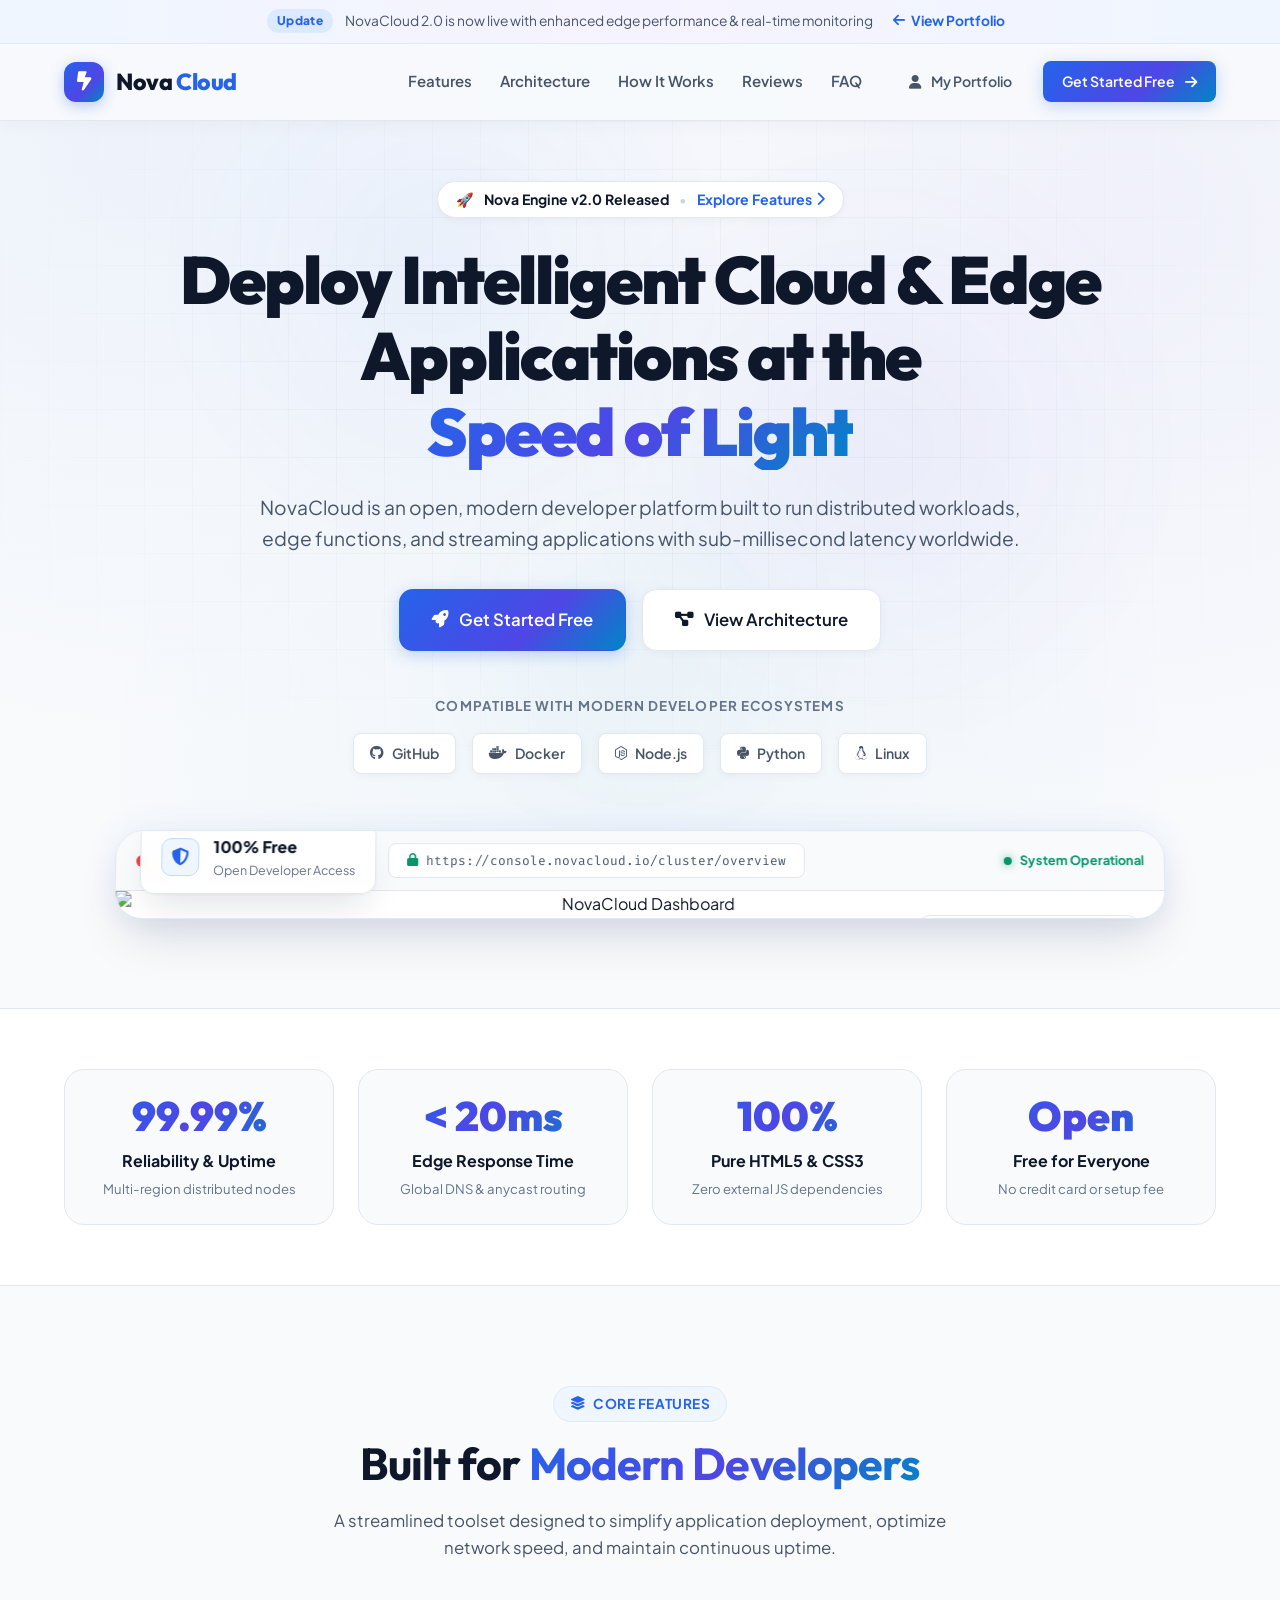
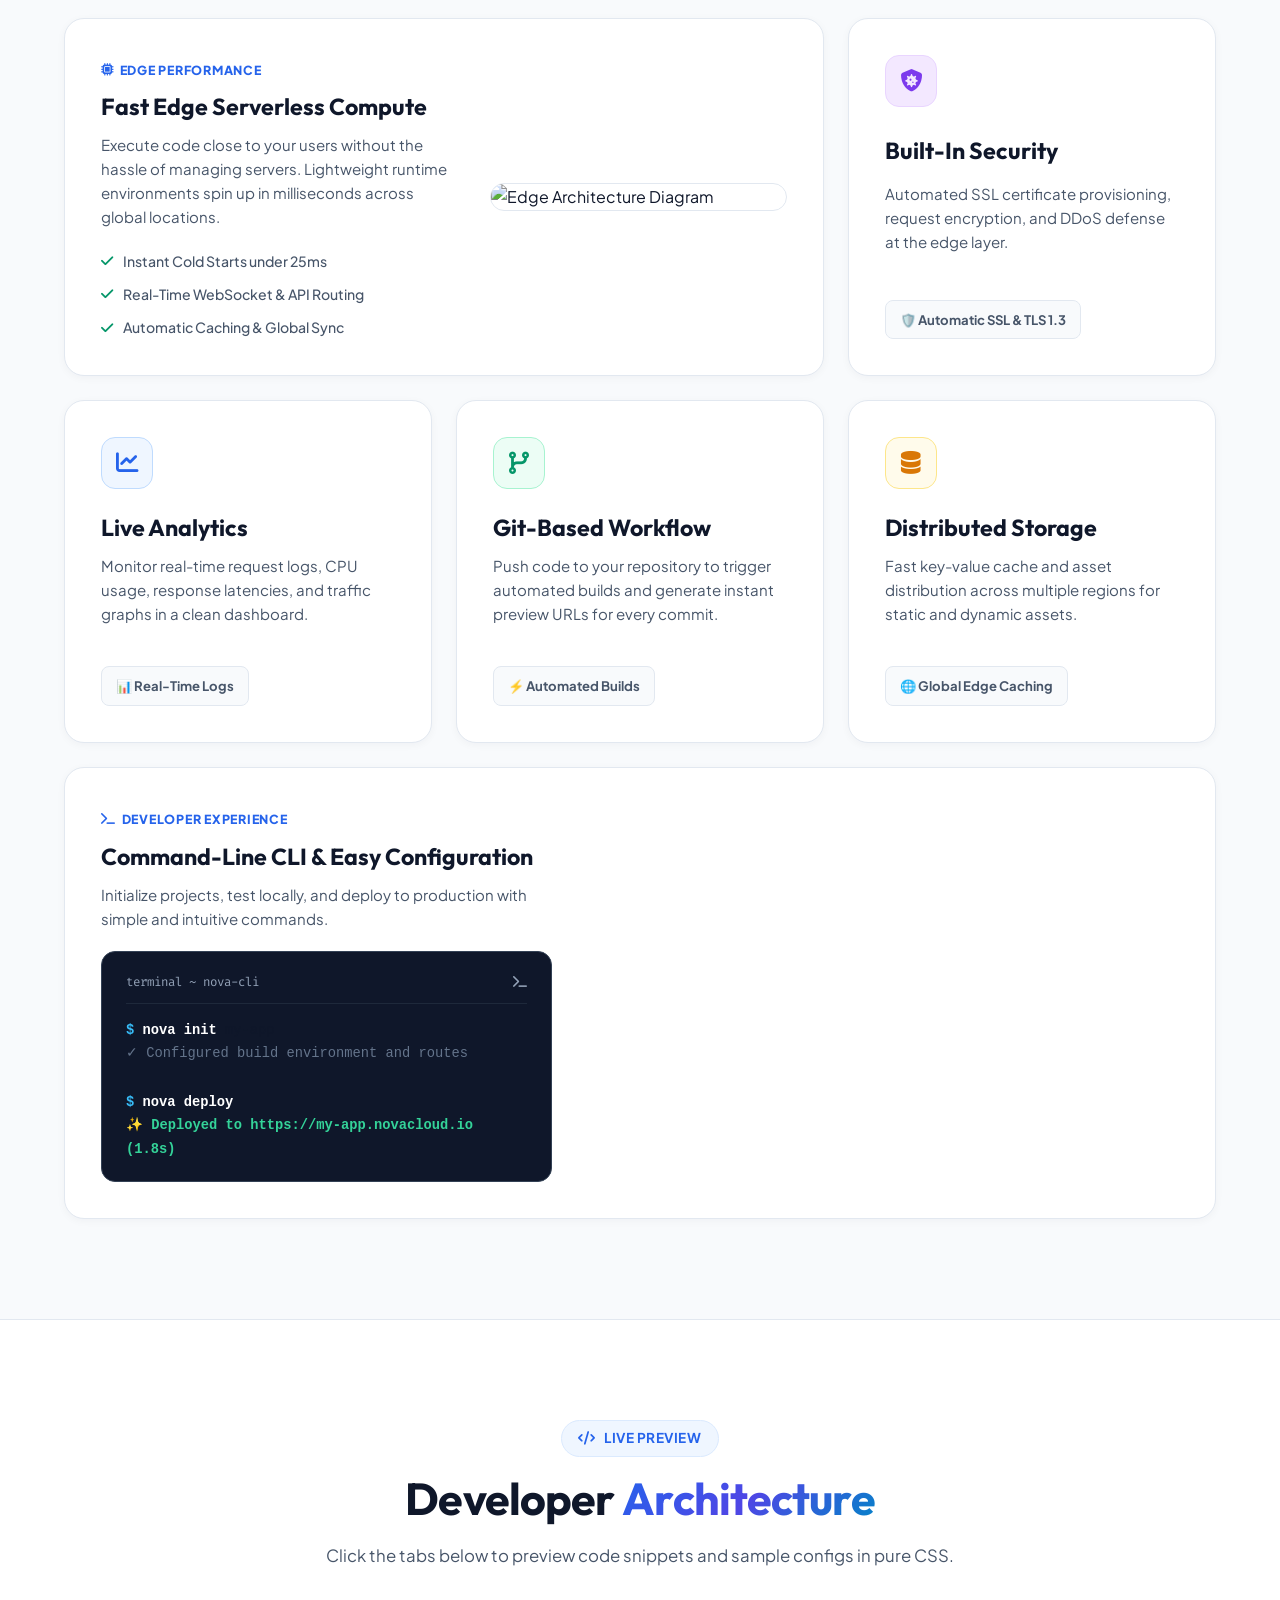
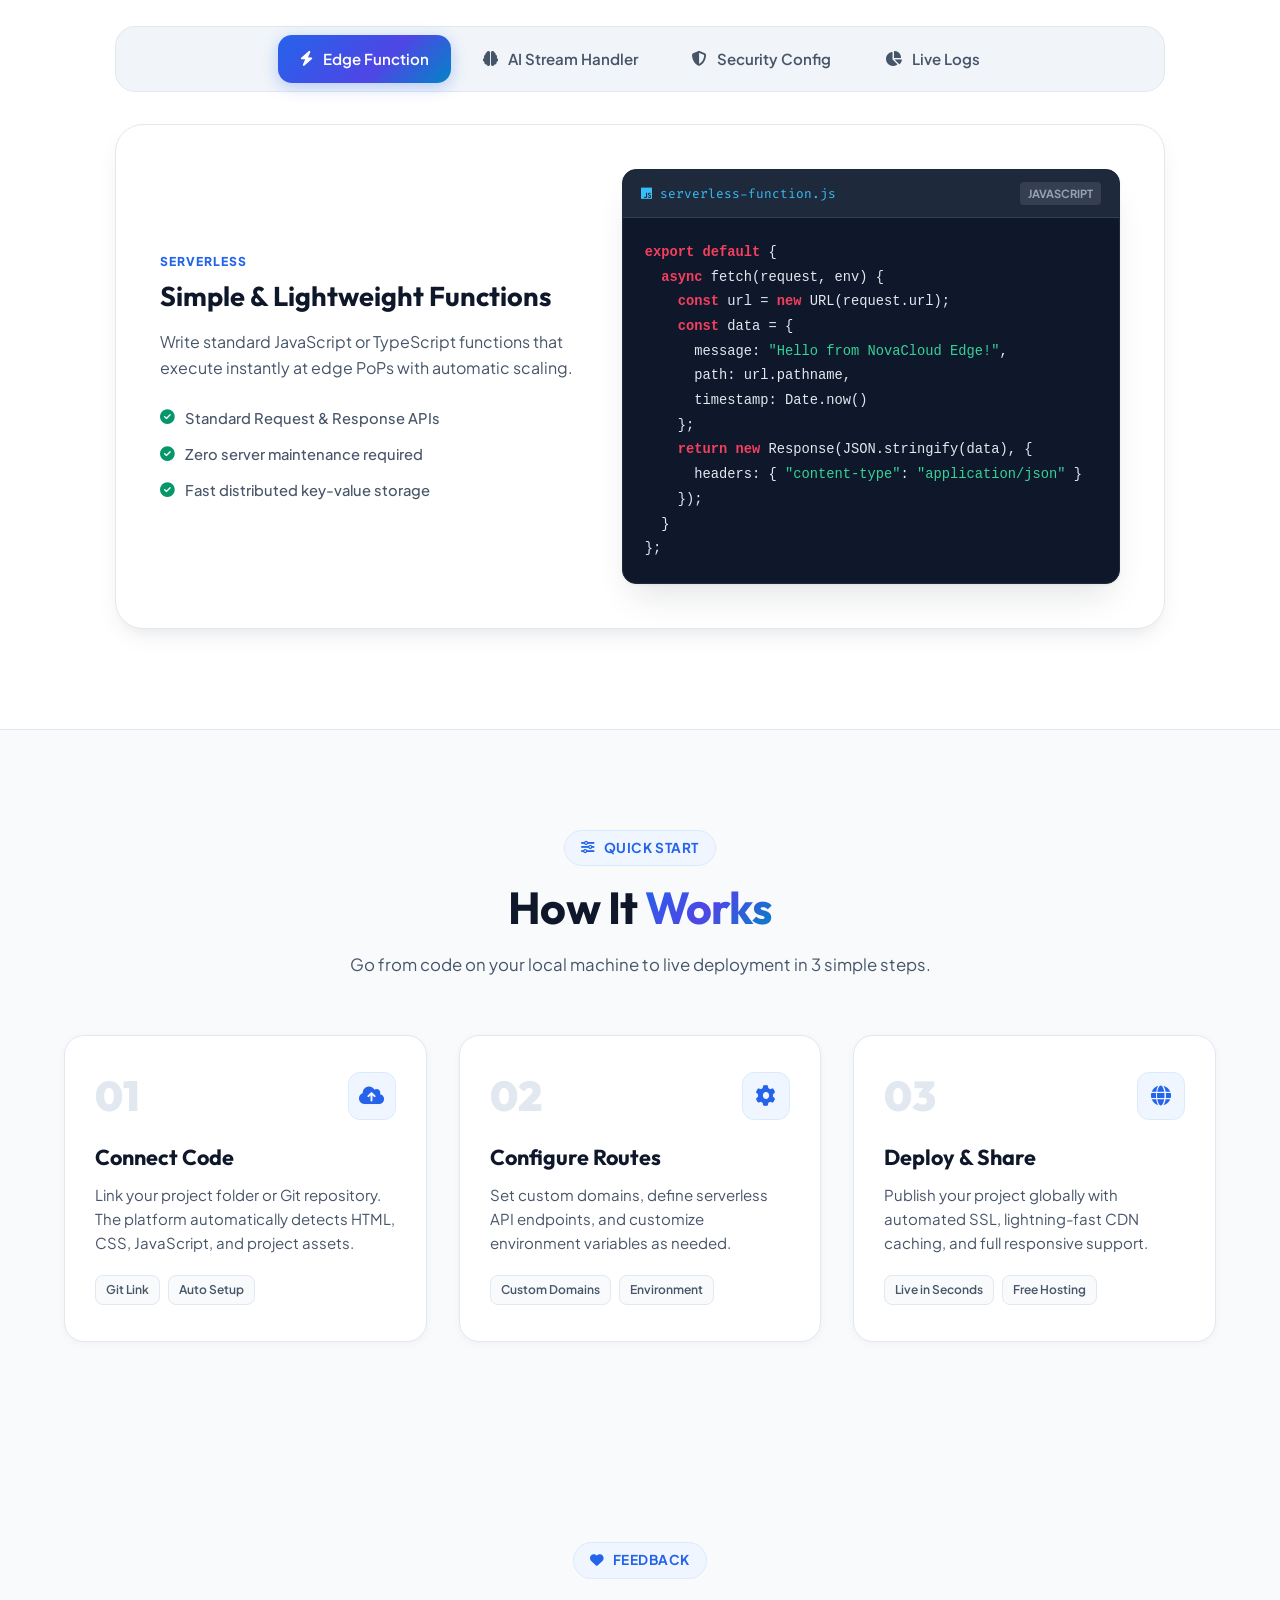
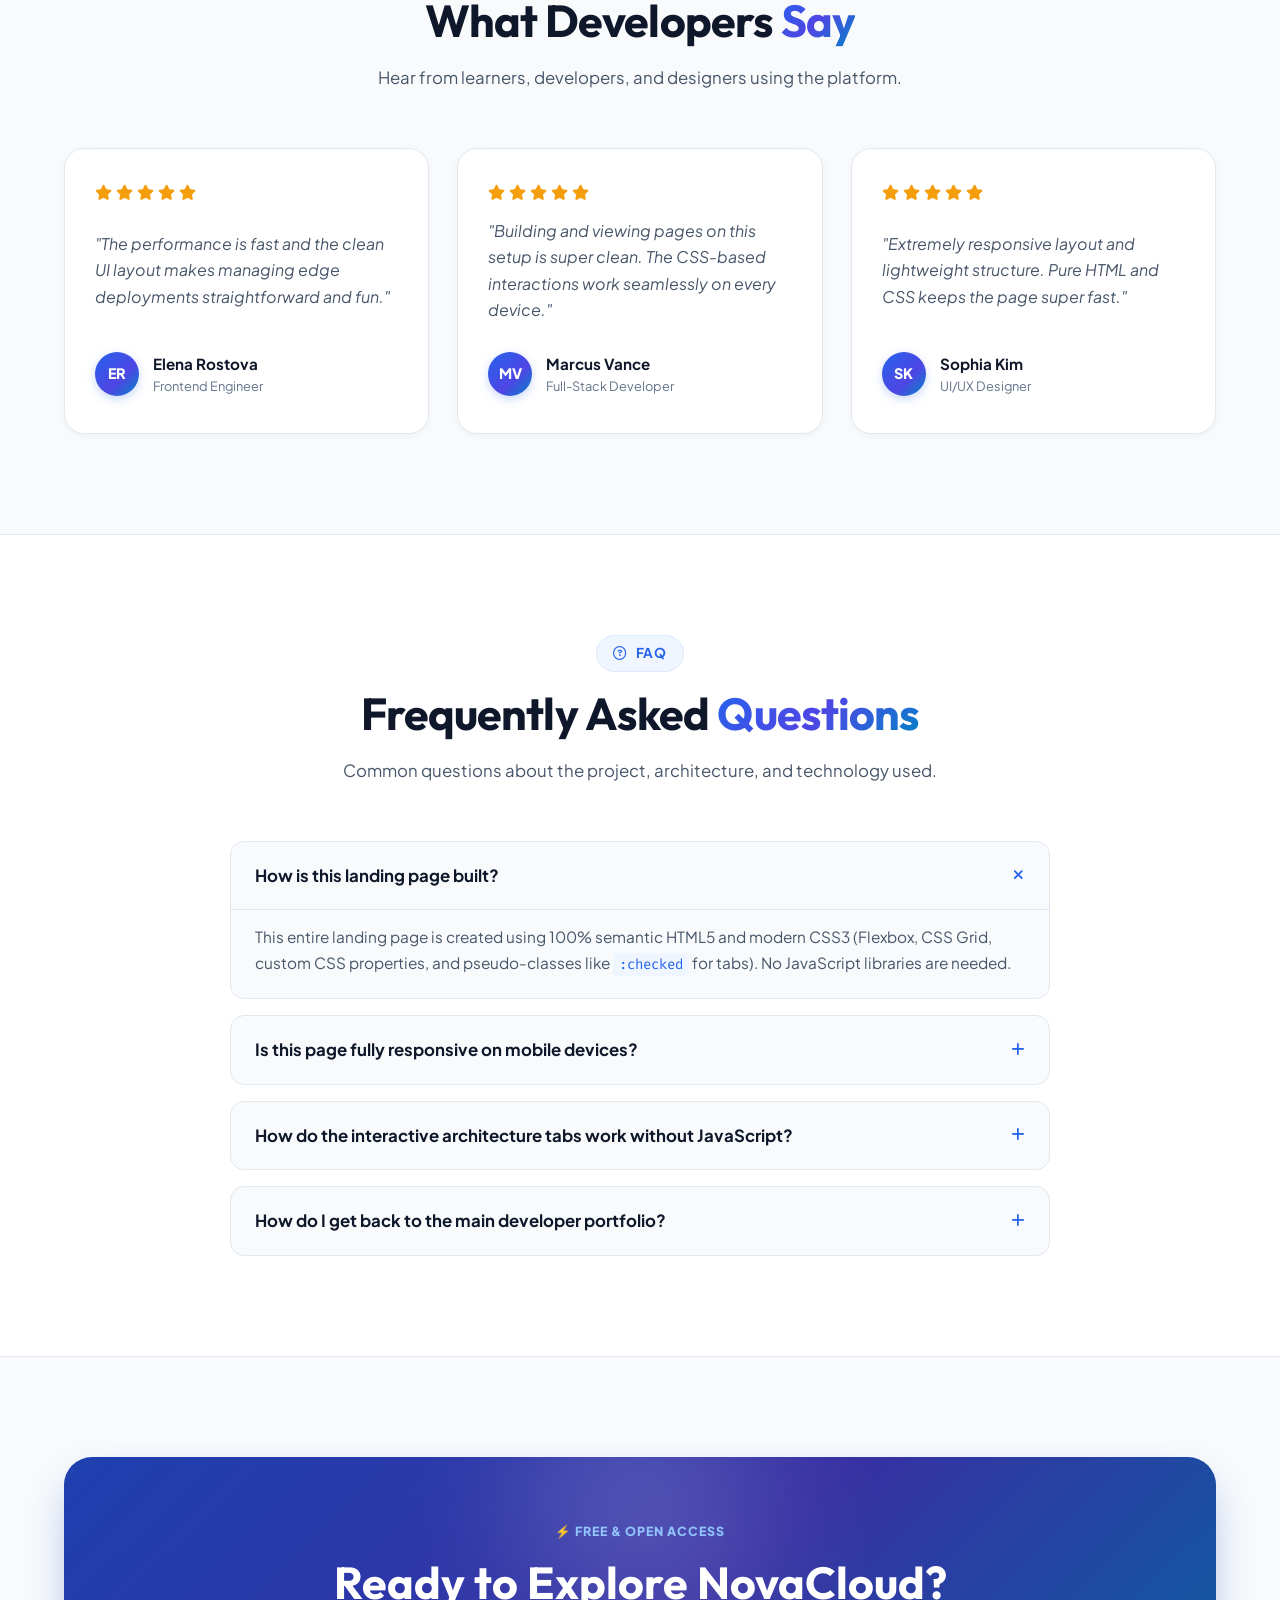
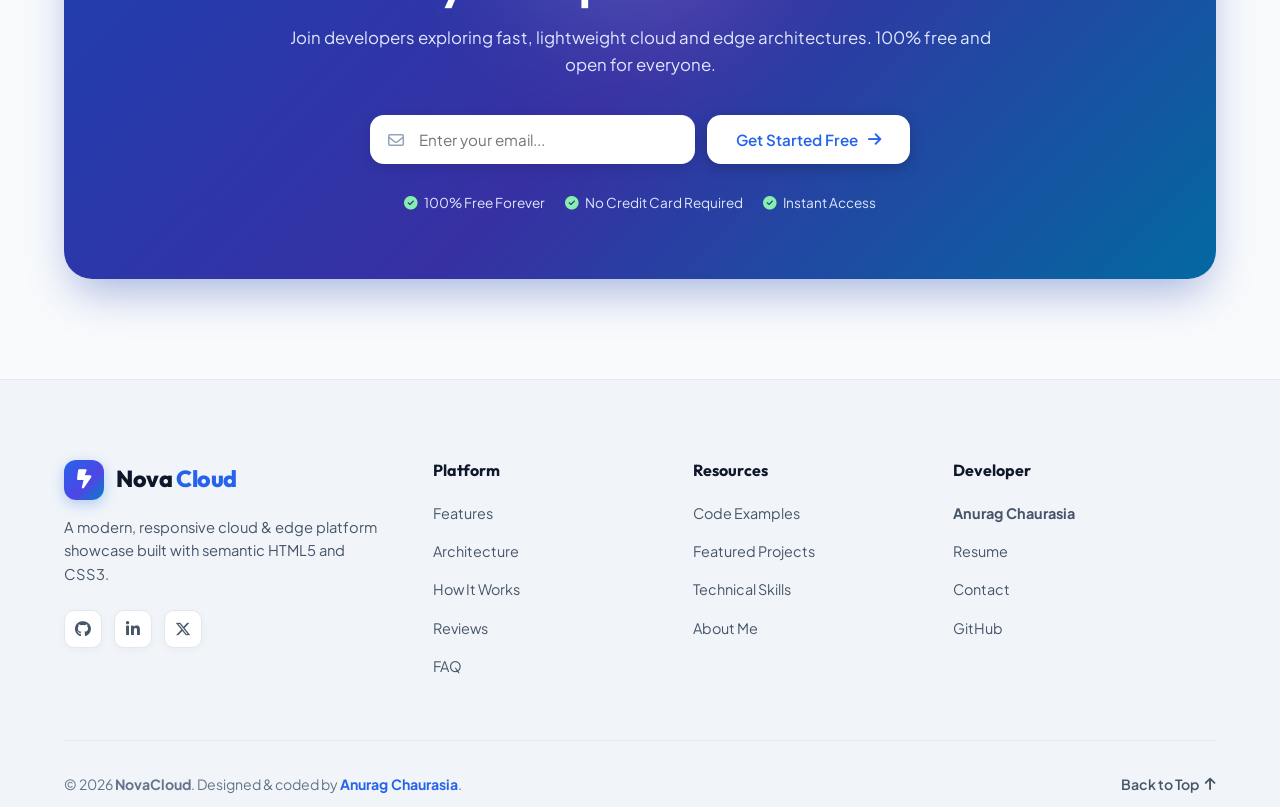
==== landing page/landing.html @ 27eb1cf6 "Add initial stylesheet for personal portfolio with responsive design and modern light theme" ====
<!DOCTYPE html>
<html lang="en">
<head>
  <meta charset="UTF-8">
  <meta name="viewport" content="width=device-width, initial-scale=1.0">
  <meta name="description" content="NovaCloud - Intelligent Cloud & Edge Developer Platform. Deploy modern web applications and AI workloads globally.">
  <title>NovaCloud | Intelligent Cloud & Edge Platform</title>

  <!-- Favicon -->
  <link rel="icon" href="data:image/svg+xml,<svg xmlns='http://www.w3.org/2000/svg' viewBox='0 0 100 100'><text y='.9em' font-size='90'>⚡</text></svg>">

  <!-- Fonts -->
  <link rel="preconnect" href="https://fonts.googleapis.com">
  <link rel="preconnect" href="https://fonts.gstatic.com" crossorigin>
  <link href="https://fonts.googleapis.com/css2?family=Fira+Code:wght@400;500;600&family=Outfit:wght@300;400;500;600;700;800;900&family=Plus+Jakarta+Sans:wght@300;400;500;600;700;800&display=swap" rel="stylesheet">

  <!-- Icons -->
  <link rel="stylesheet" href="https://cdnjs.cloudflare.com/ajax/libs/font-awesome/6.5.1/css/all.min.css">

  <!-- Stylesheet -->
  <link rel="stylesheet" href="landing.css">
</head>
<body id="top">

  <!-- Top Banner -->
  <div class="announcement-bar" id="announcement">
    <div class="announcement-content">
      <span class="announcement-badge">Update</span>
      <span class="announcement-text">NovaCloud 2.0 is now live with enhanced edge performance & real-time monitoring</span>
      <a href="index.html" class="announcement-link" id="portfolio-return-link">
        <i class="fa-solid fa-arrow-left"></i> View Portfolio
      </a>
    </div>
  </div>

  <!-- Navigation -->
  <header class="navbar" id="site-nav">
    <div class="nav-container">
      <a href="#top" class="nav-brand" aria-label="NovaCloud Home">
        <div class="brand-symbol">
          <i class="fa-solid fa-bolt-lightning"></i>
        </div>
        <span class="brand-name">Nova<span>Cloud</span></span>
      </a>

      <!-- Mobile Hamburger Toggle -->
      <input type="checkbox" id="mobile-toggle" class="mobile-toggle-input" aria-label="Toggle navigation menu">
      <label for="mobile-toggle" class="mobile-hamburger-btn" aria-label="Open menu">
        <span class="bar bar-1"></span>
        <span class="bar bar-2"></span>
        <span class="bar bar-3"></span>
      </label>

      <!-- Nav Links -->
      <nav class="nav-links-wrap" id="nav-drawer">
        <a href="#features" class="nav-item">Features</a>
        <a href="#architecture" class="nav-item">Architecture</a>
        <a href="#workflow" class="nav-item">How It Works</a>
        <a href="#testimonials" class="nav-item">Reviews</a>
        <a href="#faq" class="nav-item">FAQ</a>
        <div class="nav-actions">
          <a href="index.html" class="btn btn-ghost btn-sm" id="nav-portfolio-btn">
            <i class="fa-solid fa-user"></i> My Portfolio
          </a>
          <a href="#cta" class="btn btn-primary btn-sm" id="nav-get-started-btn">
            Get Started Free <i class="fa-solid fa-arrow-right"></i>
          </a>
        </div>
      </nav>
    </div>
  </header>

  <!-- Hero Section -->
  <section class="hero-section" id="hero">
    <div class="glow-orb orb-primary"></div>
    <div class="glow-orb orb-secondary"></div>
    <div class="glow-orb orb-cyan"></div>
    <div class="cyber-grid-overlay"></div>

    <div class="hero-container">
      <div class="hero-tag-wrapper">
        <a href="#features" class="hero-release-pill">
          <span class="pill-sparkle">🚀</span>
          <span class="pill-title">Nova Engine v2.0 Released</span>
          <span class="pill-divider">•</span>
          <span class="pill-action">Explore Features <i class="fa-solid fa-chevron-right"></i></span>
        </a>
      </div>

      <h1 class="hero-headline">
        Deploy Intelligent Cloud & Edge Applications at the
        <span class="gradient-headline">Speed of Light</span>
      </h1>

      <p class="hero-description">
        NovaCloud is an open, modern developer platform built to run distributed workloads, edge functions, and streaming applications with sub-millisecond latency worldwide.
      </p>

      <div class="hero-btn-group">
        <a href="#cta" class="btn btn-primary btn-lg" id="hero-start-cta">
          <i class="fa-solid fa-rocket"></i> Get Started Free
        </a>
        <a href="#architecture" class="btn btn-glass btn-lg" id="hero-demo-cta">
          <i class="fa-solid fa-diagram-project"></i> View Architecture
        </a>
      </div>

      <!-- Tech Stack / Integrations -->
      <div class="hero-social-proof">
        <span class="proof-lead">Compatible with modern developer ecosystems</span>
        <div class="client-logos-strip">
          <span class="logo-chip"><i class="fa-brands fa-github"></i> GitHub</span>
          <span class="logo-chip"><i class="fa-brands fa-docker"></i> Docker</span>
          <span class="logo-chip"><i class="fa-brands fa-node-js"></i> Node.js</span>
          <span class="logo-chip"><i class="fa-brands fa-python"></i> Python</span>
          <span class="logo-chip"><i class="fa-brands fa-linux"></i> Linux</span>
        </div>
      </div>

      <!-- Dashboard Mockup -->
      <div class="hero-mockup-wrapper">
        <div class="mockup-glass-frame">
          <div class="mockup-window-header">
            <div class="window-controls">
              <span class="dot dot-red"></span>
              <span class="dot dot-yellow"></span>
              <span class="dot dot-green"></span>
            </div>
            <div class="mockup-address-bar">
              <i class="fa-solid fa-lock"></i>
              <span>https://console.novacloud.io/cluster/overview</span>
            </div>
            <div class="window-status">
              <span class="status-indicator"></span> System Operational
            </div>
          </div>
          <div class="mockup-image-container">
            <img src="assets/images/landing-preview.jpg" alt="NovaCloud Dashboard" class="mockup-img" id="hero-dashboard-img">
            
            <div class="floating-badge badge-top-right">
              <div class="float-icon green"><i class="fa-solid fa-bolt"></i></div>
              <div class="float-text">
                <span class="float-num">18ms</span>
                <span class="float-desc">Global Response Time</span>
              </div>
            </div>

            <div class="floating-badge badge-bottom-left">
              <div class="float-icon blue"><i class="fa-solid fa-shield-halved"></i></div>
              <div class="float-text">
                <span class="float-num">100% Free</span>
                <span class="float-desc">Open Developer Access</span>
              </div>
            </div>
          </div>
        </div>
      </div>
    </div>
  </section>

  <!-- Metrics Bar -->
  <section class="metrics-section" id="metrics">
    <div class="section-container">
      <div class="metrics-grid">
        <div class="metric-card">
          <div class="metric-value">99.99%</div>
          <div class="metric-title">Reliability & Uptime</div>
          <p class="metric-subtitle">Multi-region distributed nodes</p>
        </div>
        <div class="metric-card">
          <div class="metric-value">&lt; 20ms</div>
          <div class="metric-title">Edge Response Time</div>
          <p class="metric-subtitle">Global DNS & anycast routing</p>
        </div>
        <div class="metric-card">
          <div class="metric-value">100%</div>
          <div class="metric-title">Pure HTML5 & CSS3</div>
          <p class="metric-subtitle">Zero external JS dependencies</p>
        </div>
        <div class="metric-card">
          <div class="metric-value">Open</div>
          <div class="metric-title">Free for Everyone</div>
          <p class="metric-subtitle">No credit card or setup fee</p>
        </div>
      </div>
    </div>
  </section>

  <!-- Features Section -->
  <section class="features-section" id="features">
    <div class="section-container">
      <div class="section-head text-center">
        <span class="pill-chip"><i class="fa-solid fa-layer-group"></i> Core Features</span>
        <h2 class="section-heading">Built for <span class="gradient-text">Modern Developers</span></h2>
        <p class="section-subtext">A streamlined toolset designed to simplify application deployment, optimize network speed, and maintain continuous uptime.</p>
      </div>

      <div class="bento-grid">
        <!-- Feature 1 (Wide) -->
        <article class="bento-card bento-wide" id="bento-edge-compute">
          <div class="bento-content">
            <span class="bento-tag"><i class="fa-solid fa-microchip"></i> Edge Performance</span>
            <h3 class="bento-title">Fast Edge Serverless Compute</h3>
            <p class="bento-desc">
              Execute code close to your users without the hassle of managing servers. Lightweight runtime environments spin up in milliseconds across global locations.
            </p>
            <ul class="bento-features-list">
              <li><i class="fa-solid fa-check"></i> Instant Cold Starts under 25ms</li>
              <li><i class="fa-solid fa-check"></i> Real-Time WebSocket & API Routing</li>
              <li><i class="fa-solid fa-check"></i> Automatic Caching & Global Sync</li>
            </ul>
          </div>
          <div class="bento-visual">
            <img src="assets/images/ai-feature.jpg" alt="Edge Architecture Diagram" class="bento-img">
          </div>
        </article>

        <!-- Feature 2 -->
        <article class="bento-card" id="bento-security">
          <div class="bento-icon-box icon-purple">
            <i class="fa-solid fa-shield-virus"></i>
          </div>
          <h3 class="bento-title">Built-In Security</h3>
          <p class="bento-desc">
            Automated SSL certificate provisioning, request encryption, and DDoS defense at the edge layer.
          </p>
          <div class="bento-metric-chip">
            <span>🛡️ Automatic SSL & TLS 1.3</span>
          </div>
        </article>

        <!-- Feature 3 -->
        <article class="bento-card" id="bento-observability">
          <div class="bento-icon-box icon-cyan">
            <i class="fa-solid fa-chart-line"></i>
          </div>
          <h3 class="bento-title">Live Analytics</h3>
          <p class="bento-desc">
            Monitor real-time request logs, CPU usage, response latencies, and traffic graphs in a clean dashboard.
          </p>
          <div class="bento-metric-chip">
            <span>📊 Real-Time Logs</span>
          </div>
        </article>

        <!-- Feature 4 -->
        <article class="bento-card" id="bento-instant-deploy">
          <div class="bento-icon-box icon-emerald">
            <i class="fa-solid fa-code-branch"></i>
          </div>
          <h3 class="bento-title">Git-Based Workflow</h3>
          <p class="bento-desc">
            Push code to your repository to trigger automated builds and generate instant preview URLs for every commit.
          </p>
          <div class="bento-metric-chip">
            <span>⚡ Automated Builds</span>
          </div>
        </article>

        <!-- Feature 5 -->
        <article class="bento-card" id="bento-database">
          <div class="bento-icon-box icon-orange">
            <i class="fa-solid fa-database"></i>
          </div>
          <h3 class="bento-title">Distributed Storage</h3>
          <p class="bento-desc">
            Fast key-value cache and asset distribution across multiple regions for static and dynamic assets.
          </p>
          <div class="bento-metric-chip">
            <span>🌐 Global Edge Caching</span>
          </div>
        </article>

        <!-- Feature 6 (Wide) -->
        <article class="bento-card bento-wide bento-dev-experience" id="bento-dx">
          <div class="bento-content">
            <span class="bento-tag"><i class="fa-solid fa-terminal"></i> Developer Experience</span>
            <h3 class="bento-title">Command-Line CLI & Easy Configuration</h3>
            <p class="bento-desc">
              Initialize projects, test locally, and deploy to production with simple and intuitive commands.
            </p>
            <div class="code-terminal-snippet">
              <div class="snippet-header">
                <span>terminal ~ nova-cli</span>
                <i class="fa-solid fa-terminal"></i>
              </div>
              <code>
                <span class="term-prompt">$</span> <span class="term-cmd">nova init</span> my-app<br>
                <span class="term-dim">✓ Configured build environment and routes</span><br>
                <span class="term-prompt">$</span> <span class="term-cmd">nova deploy</span><br>
                <span class="term-success">✨ Deployed to https://my-app.novacloud.io (1.8s)</span>
              </code>
            </div>
          </div>
        </article>
      </div>
    </div>
  </section>

  <!-- Interactive Architecture Tabs (Pure CSS) -->
  <section class="architecture-section" id="architecture">
    <div class="section-container">
      <div class="section-head text-center">
        <span class="pill-chip"><i class="fa-solid fa-code"></i> Live Preview</span>
        <h2 class="section-heading">Developer <span class="gradient-text">Architecture</span></h2>
        <p class="section-subtext">Click the tabs below to preview code snippets and sample configs in pure CSS.</p>
      </div>

      <div class="css-tabs-wrapper">
        <input type="radio" name="arch-tab" id="tab-deploy" class="tab-radio" checked>
        <input type="radio" name="arch-tab" id="tab-ai" class="tab-radio">
        <input type="radio" name="arch-tab" id="tab-security" class="tab-radio">
        <input type="radio" name="arch-tab" id="tab-monitor" class="tab-radio">

        <div class="tab-nav-bar">
          <label for="tab-deploy" class="tab-nav-btn" id="btn-tab-deploy">
            <i class="fa-solid fa-bolt"></i>
            <span>Edge Function</span>
          </label>
          <label for="tab-ai" class="tab-nav-btn" id="btn-tab-ai">
            <i class="fa-solid fa-brain"></i>
            <span>AI Stream Handler</span>
          </label>
          <label for="tab-security" class="tab-nav-btn" id="btn-tab-security">
            <i class="fa-solid fa-shield-halved"></i>
            <span>Security Config</span>
          </label>
          <label for="tab-monitor" class="tab-nav-btn" id="btn-tab-monitor">
            <i class="fa-solid fa-chart-pie"></i>
            <span>Live Logs</span>
          </label>
        </div>

        <div class="tab-content-panels">
          <!-- Panel 1 -->
          <div class="tab-panel panel-deploy">
            <div class="panel-grid">
              <div class="panel-text">
                <span class="panel-badge">SERVERLESS</span>
                <h3 class="panel-title">Simple & Lightweight Functions</h3>
                <p class="panel-body">
                  Write standard JavaScript or TypeScript functions that execute instantly at edge PoPs with automatic scaling.
                </p>
                <div class="panel-checklist">
                  <div class="check-item"><i class="fa-solid fa-circle-check"></i> Standard Request & Response APIs</div>
                  <div class="check-item"><i class="fa-solid fa-circle-check"></i> Zero server maintenance required</div>
                  <div class="check-item"><i class="fa-solid fa-circle-check"></i> Fast distributed key-value storage</div>
                </div>
              </div>
              <div class="panel-code-box">
                <div class="code-box-header">
                  <span class="file-tag"><i class="fa-brands fa-js"></i> serverless-function.js</span>
                  <span class="copy-pill">JavaScript</span>
                </div>
                <pre class="code-pre"><code><span class="c-kw">export default</span> {
  <span class="c-kw">async</span> fetch(request, env) {
    <span class="c-kw">const</span> url = <span class="c-kw">new</span> URL(request.url);
    <span class="c-kw">const</span> data = {
      message: <span class="c-str">"Hello from NovaCloud Edge!"</span>,
      path: url.pathname,
      timestamp: Date.now()
    };
    <span class="c-kw">return new</span> Response(JSON.stringify(data), {
      headers: { <span class="c-str">"content-type"</span>: <span class="c-str">"application/json"</span> }
    });
  }
};</code></pre>
              </div>
            </div>
          </div>

          <!-- Panel 2 -->
          <div class="tab-panel panel-ai">
            <div class="panel-grid">
              <div class="panel-text">
                <span class="panel-badge">AI PIPELINES</span>
                <h3 class="panel-title">Streaming Responses</h3>
                <p class="panel-body">
                  Handle streaming text and conversational endpoints with minimal latency and high concurrency.
                </p>
                <div class="panel-checklist">
                  <div class="check-item"><i class="fa-solid fa-circle-check"></i> Server-Sent Events (SSE) support</div>
                  <div class="check-item"><i class="fa-solid fa-circle-check"></i> Connect to open-source or custom models</div>
                  <div class="check-item"><i class="fa-solid fa-circle-check"></i> Real-time chunked streaming</div>
                </div>
              </div>
              <div class="panel-code-box">
                <div class="code-box-header">
                  <span class="file-tag"><i class="fa-brands fa-python"></i> ai_stream.py</span>
                  <span class="copy-pill">Python</span>
                </div>
                <pre class="code-pre"><code><span class="c-kw">from</span> nova_edge <span class="c-kw">import</span> StreamResponse

<span class="c-kw">async def</span> handler(request):
    prompt = <span class="c-kw">await</span> request.json()
    
    <span class="c-kw">async def</span> event_generator():
        <span class="c-kw">async for</span> token <span class="c-kw">in</span> model_stream(prompt[<span class="c-str">"text"</span>]):
            <span class="c-kw">yield</span> f<span class="c-str">"data: {token}\n\n"</span>

    <span class="c-kw">return</span> StreamResponse(event_generator())</code></pre>
              </div>
            </div>
          </div>

          <!-- Panel 3 -->
          <div class="tab-panel panel-security">
            <div class="panel-grid">
              <div class="panel-text">
                <span class="panel-badge">SECURITY</span>
                <h3 class="panel-title">Declarative Security Rules</h3>
                <p class="panel-body">
                  Configure origin security headers, rate limits, and allowed HTTP methods with clean JSON configs.
                </p>
                <div class="panel-checklist">
                  <div class="check-item"><i class="fa-solid fa-circle-check"></i> Automatic CORS and security headers</div>
                  <div class="check-item"><i class="fa-solid fa-circle-check"></i> Built-in IP rate limiter</div>
                  <div class="check-item"><i class="fa-solid fa-circle-check"></i> Encrypted environment secrets</div>
                </div>
              </div>
              <div class="panel-code-box">
                <div class="code-box-header">
                  <span class="file-tag"><i class="fa-solid fa-shield"></i> security.config.json</span>
                  <span class="copy-pill">Config</span>
                </div>
                <pre class="code-pre"><code>{
  <span class="c-kw">"ssl"</span>: <span class="c-kw">true</span>,
  <span class="c-kw">"cors"</span>: {
    <span class="c-kw">"allowedOrigins"</span>: [<span class="c-str">"*"</span>],
    <span class="c-kw">"allowedMethods"</span>: [<span class="c-str">"GET"</span>, <span class="c-str">"POST"</span>]
  },
  <span class="c-kw">"rateLimiting"</span>: {
    <span class="c-kw">"maxRequestsPerMin"</span>: <span class="c-num">5000</span>
  }
}</code></pre>
              </div>
            </div>
          </div>

          <!-- Panel 4 -->
          <div class="tab-panel panel-monitor">
            <div class="panel-grid">
              <div class="panel-text">
                <span class="panel-badge">OBSERVABILITY</span>
                <h3 class="panel-title">Real-Time Event Feed</h3>
                <p class="panel-body">
                  Watch live invocation counts, status codes, and execution durations directly in the terminal or web console.
                </p>
                <div class="panel-checklist">
                  <div class="check-item"><i class="fa-solid fa-circle-check"></i> Clean color-coded status outputs</div>
                  <div class="check-item"><i class="fa-solid fa-circle-check"></i> Millisecond execution timing</div>
                  <div class="check-item"><i class="fa-solid fa-circle-check"></i> Filter by region or route</div>
                </div>
              </div>
              <div class="panel-code-box">
                <div class="code-box-header">
                  <span class="file-tag"><i class="fa-solid fa-chart-column"></i> live-stream.log</span>
                  <span class="copy-pill">Logs</span>
                </div>
                <pre class="code-pre"><code>[2026-09-05 19:30:00] <span class="c-str">[GET /api/v1/feed]</span> <span class="c-kw">200 OK</span> (14.2ms)
[2026-09-05 19:30:01] <span class="c-str">[GET /assets/main.css]</span> <span class="c-kw">200 OK</span> (3.1ms)
[2026-09-05 19:30:02] <span class="c-str">[POST /api/v1/auth]</span> <span class="c-kw">200 OK</span> (18.5ms)
<span class="c-comment">All edge nodes running normally.</span></code></pre>
              </div>
            </div>
          </div>
        </div>
      </div>
    </div>
  </section>

  <!-- How It Works (3 Steps) -->
  <section class="process-section" id="workflow">
    <div class="section-container">
      <div class="section-head text-center">
        <span class="pill-chip"><i class="fa-solid fa-sliders"></i> Quick Start</span>
        <h2 class="section-heading">How It <span class="gradient-text">Works</span></h2>
        <p class="section-subtext">Go from code on your local machine to live deployment in 3 simple steps.</p>
      </div>

      <div class="process-steps-grid">
        <div class="step-card" id="step-1">
          <div class="step-number-wrap">
            <span class="step-num">01</span>
            <div class="step-icon"><i class="fa-solid fa-cloud-arrow-up"></i></div>
          </div>
          <h3 class="step-title">Connect Code</h3>
          <p class="step-desc">
            Link your project folder or Git repository. The platform automatically detects HTML, CSS, JavaScript, and project assets.
          </p>
          <div class="step-badge-row">
            <span class="tag-sm">Git Link</span>
            <span class="tag-sm">Auto Setup</span>
          </div>
        </div>

        <div class="step-card" id="step-2">
          <div class="step-number-wrap">
            <span class="step-num">02</span>
            <div class="step-icon"><i class="fa-solid fa-gear"></i></div>
          </div>
          <h3 class="step-title">Configure Routes</h3>
          <p class="step-desc">
            Set custom domains, define serverless API endpoints, and customize environment variables as needed.
          </p>
          <div class="step-badge-row">
            <span class="tag-sm">Custom Domains</span>
            <span class="tag-sm">Environment</span>
          </div>
        </div>

        <div class="step-card" id="step-3">
          <div class="step-number-wrap">
            <span class="step-num">03</span>
            <div class="step-icon"><i class="fa-solid fa-globe"></i></div>
          </div>
          <h3 class="step-title">Deploy & Share</h3>
          <p class="step-desc">
            Publish your project globally with automated SSL, lightning-fast CDN caching, and full responsive support.
          </p>
          <div class="step-badge-row">
            <span class="tag-sm">Live in Seconds</span>
            <span class="tag-sm">Free Hosting</span>
          </div>
        </div>
      </div>
    </div>
  </section>

  <!-- Testimonials -->
  <section class="testimonials-section" id="testimonials">
    <div class="section-container">
      <div class="section-head text-center">
        <span class="pill-chip"><i class="fa-solid fa-heart"></i> Feedback</span>
        <h2 class="section-heading">What Developers <span class="gradient-text">Say</span></h2>
        <p class="section-subtext">Hear from learners, developers, and designers using the platform.</p>
      </div>

      <div class="testimonials-grid">
        <div class="testimonial-card" id="test-card-1">
          <div class="review-stars">
            <i class="fa-solid fa-star"></i>
            <i class="fa-solid fa-star"></i>
            <i class="fa-solid fa-star"></i>
            <i class="fa-solid fa-star"></i>
            <i class="fa-solid fa-star"></i>
          </div>
          <p class="review-quote">
            "The performance is fast and the clean UI layout makes managing edge deployments straightforward and fun."
          </p>
          <div class="reviewer-meta">
            <div class="reviewer-avatar">
              <span>ER</span>
            </div>
            <div class="reviewer-info">
              <strong class="reviewer-name">Elena Rostova</strong>
              <span class="reviewer-role">Frontend Engineer</span>
            </div>
          </div>
        </div>

        <div class="testimonial-card" id="test-card-2">
          <div class="review-stars">
            <i class="fa-solid fa-star"></i>
            <i class="fa-solid fa-star"></i>
            <i class="fa-solid fa-star"></i>
            <i class="fa-solid fa-star"></i>
            <i class="fa-solid fa-star"></i>
          </div>
          <p class="review-quote">
            "Building and viewing pages on this setup is super clean. The CSS-based interactions work seamlessly on every device."
          </p>
          <div class="reviewer-meta">
            <div class="reviewer-avatar">
              <span>MV</span>
            </div>
            <div class="reviewer-info">
              <strong class="reviewer-name">Marcus Vance</strong>
              <span class="reviewer-role">Full-Stack Developer</span>
            </div>
          </div>
        </div>

        <div class="testimonial-card" id="test-card-3">
          <div class="review-stars">
            <i class="fa-solid fa-star"></i>
            <i class="fa-solid fa-star"></i>
            <i class="fa-solid fa-star"></i>
            <i class="fa-solid fa-star"></i>
            <i class="fa-solid fa-star"></i>
          </div>
          <p class="review-quote">
            "Extremely responsive layout and lightweight structure. Pure HTML and CSS keeps the page super fast."
          </p>
          <div class="reviewer-meta">
            <div class="reviewer-avatar">
              <span>SK</span>
            </div>
            <div class="reviewer-info">
              <strong class="reviewer-name">Sophia Kim</strong>
              <span class="reviewer-role">UI/UX Designer</span>
            </div>
          </div>
        </div>
      </div>
    </div>
  </section>

  <!-- FAQ Section (Pure CSS Accordion) -->
  <section class="faq-section" id="faq">
    <div class="section-container">
      <div class="section-head text-center">
        <span class="pill-chip"><i class="fa-regular fa-circle-question"></i> FAQ</span>
        <h2 class="section-heading">Frequently Asked <span class="gradient-text">Questions</span></h2>
        <p class="section-subtext">Common questions about the project, architecture, and technology used.</p>
      </div>

      <div class="faq-accordion-list">
        <details class="faq-item" open>
          <summary class="faq-summary">
            <span>How is this landing page built?</span>
            <i class="fa-solid fa-plus faq-toggle-icon"></i>
          </summary>
          <div class="faq-body">
            <p>This entire landing page is created using 100% semantic HTML5 and modern CSS3 (Flexbox, CSS Grid, custom CSS properties, and pseudo-classes like <code>:checked</code> for tabs). No JavaScript libraries are needed.</p>
          </div>
        </details>

        <details class="faq-item">
          <summary class="faq-summary">
            <span>Is this page fully responsive on mobile devices?</span>
            <i class="fa-solid fa-plus faq-toggle-icon"></i>
          </summary>
          <div class="faq-body">
            <p>Yes, the layout uses fluid CSS media queries to adapt cleanly to all screen sizes, from mobile smartphones to large desktop screens, including a pure CSS hamburger menu.</p>
          </div>
        </details>

        <details class="faq-item">
          <summary class="faq-summary">
            <span>How do the interactive architecture tabs work without JavaScript?</span>
            <i class="fa-solid fa-plus faq-toggle-icon"></i>
          </summary>
          <div class="faq-body">
            <p>The tabs use hidden radio buttons paired with <code>&lt;label&gt;</code> elements and the CSS <code>:checked</code> pseudo-class to show and hide corresponding code panels smoothly.</p>
          </div>
        </details>

        <details class="faq-item">
          <summary class="faq-summary">
            <span>How do I get back to the main developer portfolio?</span>
            <i class="fa-solid fa-plus faq-toggle-icon"></i>
          </summary>
          <div class="faq-body">
            <p>You can click the "View Portfolio" link in the top bar or header navigation, or the links in the footer, which link directly to <code>index.html</code>.</p>
          </div>
        </details>
      </div>
    </div>
  </section>

  <!-- CTA Section -->
  <section class="cta-section" id="cta">
    <div class="section-container">
      <div class="cta-card-box">
        <div class="cta-ambient-glow"></div>
        <div class="cta-content">
          <span class="cta-badge">⚡ Free & Open Access</span>
          <h2 class="cta-headline">Ready to Explore NovaCloud?</h2>
          <p class="cta-sub">
            Join developers exploring fast, lightweight cloud and edge architectures. 100% free and open for everyone.
          </p>

          <form class="cta-signup-form" action="index.html#contact" method="GET">
            <div class="form-input-wrap">
              <i class="fa-regular fa-envelope input-icon"></i>
              <input type="email" class="cta-email-input" placeholder="Enter your email..." required aria-label="Email address for signup">
            </div>
            <button type="submit" class="btn btn-primary cta-submit-btn" id="cta-submit">
              Get Started Free <i class="fa-solid fa-arrow-right"></i>
            </button>
          </form>

          <div class="cta-guarantees">
            <span><i class="fa-solid fa-circle-check"></i> 100% Free Forever</span>
            <span><i class="fa-solid fa-circle-check"></i> No Credit Card Required</span>
            <span><i class="fa-solid fa-circle-check"></i> Instant Access</span>
          </div>
        </div>
      </div>
    </div>
  </section>

  <!-- Footer -->
  <footer class="footer-section" id="footer">
    <div class="section-container">
      <div class="footer-grid">
        <div class="footer-col footer-about">
          <a href="#top" class="nav-brand">
            <div class="brand-symbol">
              <i class="fa-solid fa-bolt-lightning"></i>
            </div>
            <span class="brand-name">Nova<span>Cloud</span></span>
          </a>
          <p class="footer-bio">
            A modern, responsive cloud & edge platform showcase built with semantic HTML5 and CSS3.
          </p>
          <div class="footer-social-links">
            <a href="https://github.com/anuragchaurasia143" target="_blank" rel="noopener noreferrer" aria-label="GitHub"><i class="fa-brands fa-github"></i></a>
            <a href="https://linkedin.com" target="_blank" rel="noopener noreferrer" aria-label="LinkedIn"><i class="fa-brands fa-linkedin-in"></i></a>
            <a href="https://twitter.com" target="_blank" rel="noopener noreferrer" aria-label="Twitter"><i class="fa-brands fa-x-twitter"></i></a>
          </div>
        </div>

        <div class="footer-col">
          <h4 class="footer-heading">Platform</h4>
          <ul class="footer-links">
            <li><a href="#features">Features</a></li>
            <li><a href="#architecture">Architecture</a></li>
            <li><a href="#workflow">How It Works</a></li>
            <li><a href="#testimonials">Reviews</a></li>
            <li><a href="#faq">FAQ</a></li>
          </ul>
        </div>

        <div class="footer-col">
          <h4 class="footer-heading">Resources</h4>
          <ul class="footer-links">
            <li><a href="#architecture">Code Examples</a></li>
            <li><a href="index.html#projects">Featured Projects</a></li>
            <li><a href="index.html#skills">Technical Skills</a></li>
            <li><a href="index.html#about">About Me</a></li>
          </ul>
        </div>

        <div class="footer-col">
          <h4 class="footer-heading">Developer</h4>
          <ul class="footer-links">
            <li><a href="index.html"><strong>Anurag Chaurasia</strong></a></li>
            <li><a href="index.html#resume">Resume</a></li>
            <li><a href="index.html#contact">Contact</a></li>
            <li><a href="https://github.com/anuragchaurasia143" target="_blank" rel="noopener noreferrer">GitHub</a></li>
          </ul>
        </div>
      </div>

      <div class="footer-bottom">
        <div class="footer-legal">
          <p>&copy; 2026 <strong>NovaCloud</strong>. Designed & coded by <a href="index.html" class="author-highlight">Anurag Chaurasia</a>.</p>
        </div>
        <a href="#top" class="back-to-top" id="landing-back-to-top" aria-label="Scroll back to top">
          Back to Top <i class="fa-solid fa-arrow-up"></i>
        </a>
      </div>
    </div>
  </footer>

</body>
</html>
---- landing page/landing.css ----
/* ==========================================================================
   NovaCloud - Modern Responsive Landing Page
   Built with Pure HTML5 & CSS3
   Designed & Developed by Anurag Chaurasia
   ========================================================================== */

/* --------------------------------------------------------------------------
   CSS Variables & Design Tokens (Light Theme)
   -------------------------------------------------------------------------- */
:root {
  /* Colors */
  --bg-primary: #f8fafc;
  --bg-secondary: #f1f5f9;
  --bg-card: #ffffff;
  --bg-card-hover: #ffffff;
  --bg-glass: rgba(255, 255, 255, 0.85);
  --border-glass: #e2e8f0;
  --border-subtle: #edf2f7;
  --border-glass-hover: #bfdbfe;

  /* Accents */
  --accent-blue: #2563eb;
  --accent-indigo: #4f46e5;
  --accent-cyan: #0284c7;
  --accent-purple: #7c3aed;
  --accent-emerald: #059669;
  --accent-amber: #d97706;

  /* Gradients */
  --gradient-brand: linear-gradient(135deg, #2563eb 0%, #4f46e5 50%, #0284c7 100%);
  --gradient-btn: linear-gradient(135deg, #2563eb 0%, #4f46e5 60%, #0284c7 100%);
  --gradient-btn-hover: linear-gradient(135deg, #1d4ed8 0%, #4338ca 60%, #0369a1 100%);
  --gradient-cta: linear-gradient(135deg, #1e40af 0%, #3730a3 50%, #0369a1 100%);

  /* Text Colors */
  --text-primary: #0f172a;
  --text-secondary: #475569;
  --text-muted: #64748b;
  --text-light: #94a3b8;

  /* Typography */
  --font-heading: 'Outfit', sans-serif;
  --font-body: 'Plus Jakarta Sans', sans-serif;
  --font-code: 'Fira Code', monospace;

  /* Shadows */
  --shadow-sm: 0 2px 8px rgba(15, 23, 42, 0.04);
  --shadow-md: 0 10px 25px -5px rgba(15, 23, 42, 0.08), 0 8px 10px -6px rgba(15, 23, 42, 0.04);
  --shadow-lg: 0 20px 35px -10px rgba(15, 23, 42, 0.12), 0 1px 3px rgba(15, 23, 42, 0.05);

  /* Sizing & Radius */
  --container-max: 1200px;
  --radius-sm: 8px;
  --radius-md: 14px;
  --radius-lg: 20px;
  --radius-xl: 28px;
  --radius-full: 9999px;

  /* Transitions */
  --ease-smooth: cubic-bezier(0.4, 0, 0.2, 1);
  --transition-fast: all 0.2s var(--ease-smooth);
  --transition-normal: all 0.3s var(--ease-smooth);
}

/* --------------------------------------------------------------------------
   Reset & Base Styles
   -------------------------------------------------------------------------- */
*, *::before, *::after {
  box-sizing: border-box;
  margin: 0;
  padding: 0;
}

html {
  scroll-behavior: smooth;
  scroll-padding-top: 100px;
  font-size: 16px;
  background-color: var(--bg-primary);
}

body {
  font-family: var(--font-body);
  background-color: var(--bg-primary);
  color: var(--text-primary);
  line-height: 1.65;
  overflow-x: hidden;
  position: relative;
  background-image: 
    radial-gradient(circle at 12% 15%, rgba(37, 99, 235, 0.05) 0%, transparent 45%),
    radial-gradient(circle at 88% 25%, rgba(79, 70, 229, 0.05) 0%, transparent 45%),
    radial-gradient(circle at 50% 85%, rgba(2, 132, 199, 0.04) 0%, transparent 55%);
  background-attachment: fixed;
  -webkit-font-smoothing: antialiased;
}

::-webkit-scrollbar {
  width: 10px;
}
::-webkit-scrollbar-track {
  background: var(--bg-primary);
}
::-webkit-scrollbar-thumb {
  background: #cbd5e1;
  border-radius: 5px;
  border: 2px solid var(--bg-primary);
}
::-webkit-scrollbar-thumb:hover {
  background: var(--accent-blue);
}

::selection {
  background: var(--accent-blue);
  color: #ffffff;
}

img {
  max-width: 100%;
  height: auto;
  display: block;
}

a {
  color: inherit;
  text-decoration: none;
  transition: var(--transition-fast);
}

button, input {
  font-family: inherit;
}

.section-container, .nav-container, .hero-container {
  width: 90%;
  max-width: var(--container-max);
  margin-left: auto;
  margin-right: auto;
}

/* --------------------------------------------------------------------------
   Typography & Shared Utilities
   -------------------------------------------------------------------------- */
h1, h2, h3, h4, h5, h6 {
  font-family: var(--font-heading);
  color: var(--text-primary);
  font-weight: 700;
  line-height: 1.25;
}

.gradient-headline, .gradient-text {
  background: var(--gradient-brand);
  -webkit-background-clip: text;
  -webkit-text-fill-color: transparent;
  display: inline-block;
}

.text-center {
  text-align: center;
}

.section-head {
  margin-bottom: 56px;
}

.section-heading {
  font-size: clamp(2rem, 3.8vw, 2.8rem);
  letter-spacing: -0.02em;
  margin-top: 14px;
  margin-bottom: 16px;
}

.section-subtext {
  font-size: 1.05rem;
  color: var(--text-secondary);
  max-width: 680px;
  margin-left: auto;
  margin-right: auto;
  line-height: 1.6;
}

.pill-chip {
  display: inline-flex;
  align-items: center;
  gap: 8px;
  padding: 6px 16px;
  background: #eff6ff;
  border: 1px solid #dbeafe;
  border-radius: var(--radius-full);
  font-size: 0.85rem;
  font-weight: 700;
  color: var(--accent-blue);
  letter-spacing: 0.04em;
  text-transform: uppercase;
}

/* --------------------------------------------------------------------------
   Buttons
   -------------------------------------------------------------------------- */
.btn {
  display: inline-flex;
  align-items: center;
  justify-content: center;
  gap: 10px;
  font-size: 0.95rem;
  font-weight: 600;
  padding: 12px 24px;
  border-radius: var(--radius-md);
  border: 1px solid transparent;
  cursor: pointer;
  transition: var(--transition-normal);
  white-space: nowrap;
}

.btn-sm {
  padding: 8px 18px;
  font-size: 0.88rem;
  border-radius: var(--radius-sm);
}

.btn-lg {
  padding: 16px 32px;
  font-size: 1.05rem;
  border-radius: var(--radius-md);
}

.btn-primary {
  background: var(--gradient-btn);
  color: #ffffff;
  box-shadow: 0 4px 16px rgba(37, 99, 235, 0.25);
}

.btn-primary:hover {
  background: var(--gradient-btn-hover);
  box-shadow: 0 6px 24px rgba(37, 99, 235, 0.38);
  transform: translateY(-2px);
  color: #ffffff;
}

.btn-glass {
  background: #ffffff;
  color: var(--text-primary);
  border: 1px solid var(--border-glass);
  box-shadow: var(--shadow-sm);
}

.btn-glass:hover {
  background: #f8fafc;
  border-color: #cbd5e1;
  transform: translateY(-2px);
  box-shadow: var(--shadow-md);
}

.btn-ghost {
  background: transparent;
  color: var(--text-secondary);
  border: 1px solid transparent;
}

.btn-ghost:hover {
  color: var(--accent-blue);
  background: #eff6ff;
}

/* --------------------------------------------------------------------------
   Announcement Top Bar
   -------------------------------------------------------------------------- */
.announcement-bar {
  background: linear-gradient(90deg, #eff6ff 0%, #f5f3ff 50%, #eff6ff 100%);
  border-bottom: 1px solid #dbeafe;
  padding: 8px 16px;
  font-size: 0.86rem;
  position: relative;
  z-index: 110;
}

.announcement-content {
  max-width: var(--container-max);
  margin: 0 auto;
  display: flex;
  align-items: center;
  justify-content: center;
  flex-wrap: wrap;
  gap: 12px;
  text-align: center;
}

.announcement-badge {
  background: #dbeafe;
  color: var(--accent-blue);
  padding: 2px 10px;
  border-radius: var(--radius-full);
  font-weight: 800;
  font-size: 0.75rem;
  letter-spacing: 0.04em;
}

.announcement-text {
  color: var(--text-secondary);
}

.announcement-link {
  color: var(--accent-blue);
  font-weight: 700;
  display: inline-flex;
  align-items: center;
  gap: 6px;
  padding: 2px 8px;
  border-radius: 4px;
}

.announcement-link:hover {
  color: var(--accent-indigo);
  text-decoration: underline;
}

/* --------------------------------------------------------------------------
   Navbar
   -------------------------------------------------------------------------- */
.navbar {
  position: sticky;
  top: 0;
  left: 0;
  width: 100%;
  z-index: 100;
  background: rgba(248, 250, 252, 0.9);
  backdrop-filter: blur(16px);
  -webkit-backdrop-filter: blur(16px);
  border-bottom: 1px solid var(--border-glass);
  box-shadow: 0 4px 20px rgba(15, 23, 42, 0.03);
  transition: var(--transition-normal);
}

.nav-container {
  display: flex;
  align-items: center;
  justify-content: space-between;
  height: 76px;
}

.nav-brand {
  display: flex;
  align-items: center;
  gap: 12px;
}

.brand-symbol {
  width: 40px;
  height: 40px;
  border-radius: 12px;
  background: var(--gradient-btn);
  display: flex;
  align-items: center;
  justify-content: center;
  color: #ffffff;
  font-size: 1.2rem;
  box-shadow: 0 4px 14px rgba(37, 99, 235, 0.3);
}

.brand-name {
  font-family: var(--font-heading);
  font-size: 1.45rem;
  font-weight: 800;
  color: var(--text-primary);
  letter-spacing: -0.02em;
  display: flex;
  align-items: center;
  gap: 4px;
}

.brand-name span {
  color: var(--accent-blue);
}

.mobile-toggle-input {
  display: none;
}

.mobile-hamburger-btn {
  display: none;
  flex-direction: column;
  justify-content: space-between;
  width: 28px;
  height: 20px;
  cursor: pointer;
  z-index: 105;
}

.mobile-hamburger-btn .bar {
  display: block;
  width: 100%;
  height: 2.5px;
  background-color: var(--text-primary);
  border-radius: 2px;
  transition: var(--transition-normal);
}

.nav-links-wrap {
  display: flex;
  align-items: center;
  gap: 28px;
}

.nav-item {
  color: var(--text-secondary);
  font-size: 0.94rem;
  font-weight: 600;
  position: relative;
  padding: 6px 0;
}

.nav-item::after {
  content: '';
  position: absolute;
  bottom: 0;
  left: 0;
  width: 0;
  height: 2px;
  background: var(--accent-blue);
  transition: width 0.25s ease;
  border-radius: 2px;
}

.nav-item:hover {
  color: var(--accent-blue);
}

.nav-item:hover::after {
  width: 100%;
}

.nav-actions {
  display: flex;
  align-items: center;
  gap: 12px;
}

/* --------------------------------------------------------------------------
   Hero Section
   -------------------------------------------------------------------------- */
.hero-section {
  position: relative;
  padding: 60px 0 90px;
  overflow: hidden;
  text-align: center;
}

.glow-orb {
  position: absolute;
  border-radius: 50%;
  filter: blur(90px);
  pointer-events: none;
  z-index: 0;
  opacity: 0.45;
  animation: orbFloat 14s ease-in-out infinite alternate;
}

.orb-primary {
  width: 500px;
  height: 500px;
  top: -100px;
  left: 15%;
  background: radial-gradient(circle, rgba(37, 99, 235, 0.15) 0%, transparent 70%);
}

.orb-secondary {
  width: 550px;
  height: 550px;
  top: 50px;
  right: 10%;
  background: radial-gradient(circle, rgba(79, 70, 229, 0.15) 0%, transparent 70%);
  animation-delay: -5s;
}

.orb-cyan {
  width: 350px;
  height: 350px;
  top: 350px;
  left: 50%;
  transform: translateX(-50%);
  background: radial-gradient(circle, rgba(2, 132, 199, 0.12) 0%, transparent 70%);
  animation-delay: -9s;
}

@keyframes orbFloat {
  0% { transform: translateY(0); }
  50% { transform: translateY(24px) scale(1.06); }
  100% { transform: translateY(-16px) scale(0.96); }
}

.cyber-grid-overlay {
  position: absolute;
  inset: 0;
  background-image: 
    linear-gradient(rgba(15, 23, 42, 0.03) 1px, transparent 1px),
    linear-gradient(90deg, rgba(15, 23, 42, 0.03) 1px, transparent 1px);
  background-size: 48px 48px;
  mask-image: radial-gradient(ellipse 70% 60% at 50% 30%, #000 30%, transparent 80%);
  -webkit-mask-image: radial-gradient(ellipse 70% 60% at 50% 30%, #000 30%, transparent 80%);
  pointer-events: none;
  z-index: 1;
}

.hero-container {
  position: relative;
  z-index: 2;
}

.hero-tag-wrapper {
  margin-bottom: 24px;
}

.hero-release-pill {
  display: inline-flex;
  align-items: center;
  gap: 10px;
  background: #ffffff;
  border: 1px solid #e2e8f0;
  padding: 6px 18px;
  border-radius: var(--radius-full);
  font-size: 0.88rem;
  color: var(--text-secondary);
  box-shadow: var(--shadow-sm);
  transition: var(--transition-normal);
}

.hero-release-pill:hover {
  border-color: var(--accent-blue);
  box-shadow: 0 4px 16px rgba(37, 99, 235, 0.15);
  transform: translateY(-2px);
}

.pill-title {
  color: var(--text-primary);
  font-weight: 700;
}

.pill-divider {
  color: #cbd5e1;
}

.pill-action {
  color: var(--accent-blue);
  font-weight: 700;
  display: inline-flex;
  align-items: center;
  gap: 4px;
}

.hero-headline {
  font-size: clamp(2.3rem, 5.2vw, 4.2rem);
  font-weight: 900;
  line-height: 1.14;
  letter-spacing: -0.03em;
  max-width: 950px;
  margin: 0 auto 22px;
}

.hero-description {
  font-size: clamp(1.05rem, 1.8vw, 1.2rem);
  color: var(--text-secondary);
  max-width: 780px;
  margin: 0 auto 34px;
  line-height: 1.65;
}

.hero-btn-group {
  display: flex;
  align-items: center;
  justify-content: center;
  flex-wrap: wrap;
  gap: 16px;
  margin-bottom: 44px;
}

.hero-social-proof {
  margin-bottom: 56px;
}

.proof-lead {
  display: block;
  font-size: 0.84rem;
  text-transform: uppercase;
  letter-spacing: 0.08em;
  color: var(--text-muted);
  font-weight: 700;
  margin-bottom: 16px;
}

.client-logos-strip {
  display: flex;
  align-items: center;
  justify-content: center;
  flex-wrap: wrap;
  gap: 16px;
}

.logo-chip {
  display: inline-flex;
  align-items: center;
  gap: 8px;
  padding: 8px 16px;
  background: #ffffff;
  border: 1px solid var(--border-glass);
  border-radius: var(--radius-sm);
  font-size: 0.88rem;
  font-weight: 600;
  color: var(--text-secondary);
  box-shadow: var(--shadow-sm);
  transition: var(--transition-fast);
}

.logo-chip:hover {
  color: var(--accent-blue);
  border-color: var(--accent-blue);
  box-shadow: var(--shadow-md);
}

/* 3D Dashboard Mockup */
.hero-mockup-wrapper {
  max-width: 1050px;
  margin: 0 auto;
  perspective: 1200px;
}

.mockup-glass-frame {
  background: #ffffff;
  border: 1px solid var(--border-glass);
  border-radius: var(--radius-xl);
  overflow: hidden;
  box-shadow: 
    0 25px 50px -12px rgba(15, 23, 42, 0.15),
    0 0 35px rgba(37, 99, 235, 0.08);
  transform: rotateX(3deg);
  transition: transform 0.5s var(--ease-smooth), box-shadow 0.5s var(--ease-smooth);
}

.mockup-glass-frame:hover {
  transform: rotateX(0deg) translateY(-6px);
  box-shadow: 
    0 35px 70px -15px rgba(15, 23, 42, 0.2),
    0 0 45px rgba(37, 99, 235, 0.15);
}

.mockup-window-header {
  background: #f8fafc;
  padding: 12px 20px;
  display: flex;
  align-items: center;
  justify-content: space-between;
  border-bottom: 1px solid var(--border-glass);
}

.window-controls {
  display: flex;
  gap: 8px;
}

.window-controls .dot {
  width: 12px;
  height: 12px;
  border-radius: 50%;
}
.dot-red { background: #ef4444; }
.dot-yellow { background: #f59e0b; }
.dot-green { background: #10b981; }

.mockup-address-bar {
  display: flex;
  align-items: center;
  gap: 8px;
  background: #ffffff;
  padding: 6px 18px;
  border-radius: var(--radius-sm);
  font-family: var(--font-code);
  font-size: 0.8rem;
  color: var(--text-secondary);
  border: 1px solid var(--border-glass);
}

.mockup-address-bar i {
  color: var(--accent-emerald);
}

.window-status {
  display: flex;
  align-items: center;
  gap: 8px;
  font-size: 0.8rem;
  font-weight: 700;
  color: var(--accent-emerald);
}

.status-indicator {
  width: 8px;
  height: 8px;
  border-radius: 50%;
  background: var(--accent-emerald);
  box-shadow: 0 0 8px rgba(5, 150, 105, 0.6);
  animation: pulseLight 2s infinite;
}

@keyframes pulseLight {
  0%, 100% { opacity: 1; transform: scale(1); }
  50% { opacity: 0.4; transform: scale(0.85); }
}

.mockup-image-container {
  position: relative;
}

.mockup-img {
  width: 100%;
  height: auto;
  object-fit: cover;
}

.floating-badge {
  position: absolute;
  display: flex;
  align-items: center;
  gap: 14px;
  background: rgba(255, 255, 255, 0.95);
  border: 1px solid var(--border-glass);
  padding: 12px 20px;
  border-radius: var(--radius-md);
  backdrop-filter: blur(12px);
  box-shadow: var(--shadow-lg);
  text-align: left;
  animation: floatBadge 6s ease-in-out infinite alternate;
}

.badge-top-right {
  top: 24px;
  right: 24px;
}

.badge-bottom-left {
  bottom: 24px;
  left: 24px;
  animation-delay: -3s;
}

@keyframes floatBadge {
  0% { transform: translateY(0); }
  100% { transform: translateY(-10px); }
}

.float-icon {
  width: 38px;
  height: 38px;
  border-radius: 10px;
  display: flex;
  align-items: center;
  justify-content: center;
  font-size: 1.1rem;
}

.float-icon.green {
  background: #ecfdf5;
  color: var(--accent-emerald);
  border: 1px solid #a7f3d0;
}

.float-icon.blue {
  background: #eff6ff;
  color: var(--accent-blue);
  border: 1px solid #bfdbfe;
}

.float-num {
  display: block;
  font-size: 1rem;
  font-weight: 800;
  color: var(--text-primary);
}

.float-desc {
  display: block;
  font-size: 0.78rem;
  color: var(--text-muted);
}

/* --------------------------------------------------------------------------
   Metrics Bar
   -------------------------------------------------------------------------- */
.metrics-section {
  padding: 60px 0;
  background: #ffffff;
  border-top: 1px solid var(--border-glass);
  border-bottom: 1px solid var(--border-glass);
}

.metrics-grid {
  display: grid;
  grid-template-columns: repeat(4, 1fr);
  gap: 24px;
}

.metric-card {
  text-align: center;
  padding: 24px 16px;
  background: var(--bg-primary);
  border: 1px solid var(--border-glass);
  border-radius: var(--radius-lg);
  transition: var(--transition-normal);
}

.metric-card:hover {
  border-color: var(--accent-blue);
  transform: translateY(-4px);
  box-shadow: var(--shadow-md);
  background: #ffffff;
}

.metric-value {
  font-family: var(--font-heading);
  font-size: clamp(2rem, 3.2vw, 2.7rem);
  font-weight: 900;
  background: var(--gradient-brand);
  -webkit-background-clip: text;
  -webkit-text-fill-color: transparent;
  line-height: 1.1;
  margin-bottom: 8px;
}

.metric-title {
  font-size: 1rem;
  font-weight: 700;
  color: var(--text-primary);
  margin-bottom: 4px;
}

.metric-subtitle {
  font-size: 0.82rem;
  color: var(--text-muted);
}

/* --------------------------------------------------------------------------
   Features Section - Bento Grid
   -------------------------------------------------------------------------- */
.features-section {
  padding: 100px 0;
  position: relative;
}

.bento-grid {
  display: grid;
  grid-template-columns: repeat(3, 1fr);
  gap: 24px;
}

.bento-card {
  background: #ffffff;
  border: 1px solid var(--border-glass);
  border-radius: var(--radius-lg);
  padding: 36px;
  display: flex;
  flex-direction: column;
  justify-content: space-between;
  transition: var(--transition-normal);
  position: relative;
  overflow: hidden;
  box-shadow: var(--shadow-sm);
}

.bento-card::before {
  content: '';
  position: absolute;
  top: 0;
  left: 0;
  right: 0;
  height: 3px;
  background: var(--gradient-brand);
  opacity: 0;
  transition: opacity 0.3s ease;
}

.bento-card:hover {
  border-color: var(--border-glass-hover);
  transform: translateY(-6px);
  box-shadow: var(--shadow-lg);
}

.bento-card:hover::before {
  opacity: 1;
}

.bento-wide {
  grid-column: span 2;
  display: grid;
  grid-template-columns: 1.2fr 1fr;
  align-items: center;
  gap: 32px;
}

.bento-tag {
  display: inline-flex;
  align-items: center;
  gap: 6px;
  font-size: 0.78rem;
  font-weight: 800;
  color: var(--accent-blue);
  text-transform: uppercase;
  letter-spacing: 0.06em;
  margin-bottom: 12px;
}

.bento-title {
  font-size: 1.45rem;
  margin-bottom: 12px;
}

.bento-desc {
  font-size: 0.94rem;
  color: var(--text-secondary);
  line-height: 1.6;
  margin-bottom: 20px;
}

.bento-features-list {
  list-style: none;
  display: flex;
  flex-direction: column;
  gap: 10px;
}

.bento-features-list li {
  display: flex;
  align-items: center;
  gap: 10px;
  font-size: 0.88rem;
  color: var(--text-secondary);
  font-weight: 500;
}

.bento-features-list li i {
  color: var(--accent-emerald);
}

.bento-visual {
  border-radius: var(--radius-md);
  overflow: hidden;
  border: 1px solid var(--border-glass);
}

.bento-img {
  width: 100%;
  height: 100%;
  object-fit: cover;
  transition: transform 0.5s ease;
}

.bento-card:hover .bento-img {
  transform: scale(1.04);
}

.bento-icon-box {
  width: 52px;
  height: 52px;
  border-radius: 14px;
  display: flex;
  align-items: center;
  justify-content: center;
  font-size: 1.4rem;
  margin-bottom: 24px;
}

.icon-purple {
  background: #f3e8ff;
  color: var(--accent-purple);
  border: 1px solid #e9d5ff;
}

.icon-cyan {
  background: #eff6ff;
  color: var(--accent-blue);
  border: 1px solid #bfdbfe;
}

.icon-emerald {
  background: #ecfdf5;
  color: var(--accent-emerald);
  border: 1px solid #a7f3d0;
}

.icon-orange {
  background: #fffbeb;
  color: var(--accent-amber);
  border: 1px solid #fde68a;
}

.bento-metric-chip {
  margin-top: 20px;
  padding: 8px 14px;
  background: #f8fafc;
  border: 1px solid var(--border-glass);
  border-radius: var(--radius-sm);
  font-size: 0.82rem;
  font-weight: 700;
  color: var(--text-secondary);
  width: fit-content;
}

.bento-dev-experience {
  grid-column: span 3;
  display: grid;
  grid-template-columns: 1fr 1.3fr;
  align-items: center;
  gap: 40px;
}

.code-terminal-snippet {
  background: #0f172a;
  border: 1px solid #334155;
  border-radius: var(--radius-md);
  padding: 20px 24px;
  font-family: var(--font-code);
  font-size: 0.86rem;
  line-height: 1.7;
}

.snippet-header {
  display: flex;
  align-items: center;
  justify-content: space-between;
  color: #94a3b8;
  border-bottom: 1px solid #1e293b;
  padding-bottom: 10px;
  margin-bottom: 14px;
  font-size: 0.78rem;
}

.term-prompt { color: #38bdf8; font-weight: 700; }
.term-cmd { color: #ffffff; font-weight: 600; }
.term-dim { color: #64748b; display: block; }
.term-success { color: #34d399; font-weight: 600; display: block; }

/* --------------------------------------------------------------------------
   Architecture Tabs (Pure CSS)
   -------------------------------------------------------------------------- */
.architecture-section {
  padding: 100px 0;
  background: #ffffff;
  border-top: 1px solid var(--border-glass);
  border-bottom: 1px solid var(--border-glass);
  position: relative;
}

.css-tabs-wrapper {
  max-width: 1050px;
  margin: 0 auto;
}

.tab-radio {
  display: none;
}

.tab-nav-bar {
  display: flex;
  align-items: center;
  justify-content: center;
  gap: 10px;
  flex-wrap: wrap;
  margin-bottom: 32px;
  background: #f1f5f9;
  padding: 8px;
  border-radius: var(--radius-lg);
  border: 1px solid var(--border-glass);
}

.tab-nav-btn {
  display: inline-flex;
  align-items: center;
  gap: 10px;
  padding: 12px 22px;
  border-radius: var(--radius-md);
  color: var(--text-secondary);
  font-size: 0.94rem;
  font-weight: 600;
  cursor: pointer;
  transition: var(--transition-normal);
}

.tab-nav-btn:hover {
  color: var(--text-primary);
  background: rgba(255, 255, 255, 0.6);
}

#tab-deploy:checked ~ .tab-nav-bar #btn-tab-deploy,
#tab-ai:checked ~ .tab-nav-bar #btn-tab-ai,
#tab-security:checked ~ .tab-nav-bar #btn-tab-security,
#tab-monitor:checked ~ .tab-nav-bar #btn-tab-monitor {
  background: var(--gradient-btn);
  color: #ffffff;
  box-shadow: 0 4px 16px rgba(37, 99, 235, 0.3);
}

.tab-content-panels {
  background: #ffffff;
  border: 1px solid var(--border-glass);
  border-radius: var(--radius-xl);
  padding: 44px;
  box-shadow: var(--shadow-md);
}

.tab-panel {
  display: none;
  animation: fadeInPanel 0.4s var(--ease-smooth);
}

@keyframes fadeInPanel {
  from { opacity: 0; transform: translateY(10px); }
  to { opacity: 1; transform: translateY(0); }
}

#tab-deploy:checked ~ .tab-content-panels .panel-deploy { display: block; }
#tab-ai:checked ~ .tab-content-panels .panel-ai { display: block; }
#tab-security:checked ~ .tab-content-panels .panel-security { display: block; }
#tab-monitor:checked ~ .tab-content-panels .panel-monitor { display: block; }

.panel-grid {
  display: grid;
  grid-template-columns: 1.1fr 1.3fr;
  gap: 40px;
  align-items: center;
}

.panel-badge {
  font-size: 0.76rem;
  font-weight: 800;
  color: var(--accent-blue);
  letter-spacing: 0.08em;
  margin-bottom: 8px;
  display: block;
}

.panel-title {
  font-size: 1.7rem;
  margin-bottom: 16px;
}

.panel-body {
  font-size: 1rem;
  color: var(--text-secondary);
  line-height: 1.65;
  margin-bottom: 24px;
}

.panel-checklist {
  display: flex;
  flex-direction: column;
  gap: 12px;
}

.check-item {
  display: flex;
  align-items: center;
  gap: 10px;
  font-size: 0.92rem;
  color: var(--text-secondary);
  font-weight: 500;
}

.check-item i {
  color: var(--accent-emerald);
}

.panel-code-box {
  background: #0f172a;
  border: 1px solid #1e293b;
  border-radius: var(--radius-md);
  overflow: hidden;
  box-shadow: var(--shadow-lg);
}

.code-box-header {
  background: #1e293b;
  padding: 12px 18px;
  display: flex;
  align-items: center;
  justify-content: space-between;
  border-bottom: 1px solid #334155;
}

.file-tag {
  font-family: var(--font-code);
  font-size: 0.8rem;
  color: #38bdf8;
  display: flex;
  align-items: center;
  gap: 8px;
}

.copy-pill {
  font-size: 0.7rem;
  font-weight: 700;
  text-transform: uppercase;
  background: rgba(255, 255, 255, 0.1);
  padding: 2px 8px;
  border-radius: 4px;
  color: #94a3b8;
}

.code-pre {
  padding: 22px;
  font-family: var(--font-code);
  font-size: 0.86rem;
  line-height: 1.65;
  overflow-x: auto;
  color: #e2e8f0;
}

.c-kw { color: #f43f5e; font-weight: 600; }
.c-str { color: #34d399; }
.c-num { color: #fbbf24; }
.c-comment { color: #64748b; font-style: italic; }

/* --------------------------------------------------------------------------
   Process / How It Works
   -------------------------------------------------------------------------- */
.process-section {
  padding: 100px 0;
  position: relative;
}

.process-steps-grid {
  display: grid;
  grid-template-columns: repeat(3, 1fr);
  gap: 32px;
}

.step-card {
  background: #ffffff;
  border: 1px solid var(--border-glass);
  border-radius: var(--radius-lg);
  padding: 36px 30px;
  transition: var(--transition-normal);
  position: relative;
  box-shadow: var(--shadow-sm);
}

.step-card:hover {
  border-color: var(--accent-blue);
  transform: translateY(-8px);
  box-shadow: var(--shadow-lg);
}

.step-number-wrap {
  display: flex;
  align-items: center;
  justify-content: space-between;
  margin-bottom: 24px;
}

.step-num {
  font-family: var(--font-heading);
  font-size: 2.6rem;
  font-weight: 900;
  color: #e2e8f0;
  line-height: 1;
}

.step-card:hover .step-num {
  color: var(--accent-blue);
  transition: color 0.3s ease;
}

.step-icon {
  width: 48px;
  height: 48px;
  border-radius: 12px;
  background: #eff6ff;
  border: 1px solid #dbeafe;
  display: flex;
  align-items: center;
  justify-content: center;
  color: var(--accent-blue);
  font-size: 1.25rem;
}

.step-title {
  font-size: 1.35rem;
  margin-bottom: 12px;
}

.step-desc {
  font-size: 0.94rem;
  color: var(--text-secondary);
  line-height: 1.6;
  margin-bottom: 20px;
}

.step-badge-row {
  display: flex;
  gap: 8px;
  flex-wrap: wrap;
}

.tag-sm {
  font-size: 0.75rem;
  font-weight: 600;
  background: #f8fafc;
  border: 1px solid var(--border-glass);
  padding: 4px 10px;
  border-radius: var(--radius-sm);
  color: var(--text-secondary);
}

/* --------------------------------------------------------------------------
   Testimonials
   -------------------------------------------------------------------------- */
.testimonials-section {
  padding: 100px 0;
  position: relative;
}

.testimonials-grid {
  display: grid;
  grid-template-columns: repeat(3, 1fr);
  gap: 28px;
}

.testimonial-card {
  background: #ffffff;
  border: 1px solid var(--border-glass);
  border-radius: var(--radius-lg);
  padding: 36px 30px;
  display: flex;
  flex-direction: column;
  justify-content: space-between;
  transition: var(--transition-normal);
  box-shadow: var(--shadow-sm);
}

.testimonial-card:hover {
  border-color: var(--border-glass-hover);
  transform: translateY(-6px);
  box-shadow: var(--shadow-lg);
}

.review-stars {
  color: #f59e0b;
  font-size: 0.95rem;
  margin-bottom: 18px;
  display: flex;
  gap: 4px;
}

.review-quote {
  font-size: 1rem;
  color: var(--text-secondary);
  line-height: 1.65;
  margin-bottom: 28px;
  font-style: italic;
}

.reviewer-meta {
  display: flex;
  align-items: center;
  gap: 14px;
}

.reviewer-avatar {
  width: 44px;
  height: 44px;
  border-radius: 50%;
  background: var(--gradient-btn);
  display: flex;
  align-items: center;
  justify-content: center;
  font-weight: 800;
  font-size: 0.9rem;
  color: #ffffff;
  box-shadow: 0 3px 10px rgba(37, 99, 235, 0.25);
}

.reviewer-name {
  display: block;
  font-size: 0.95rem;
  color: var(--text-primary);
  font-weight: 700;
}

.reviewer-role {
  display: block;
  font-size: 0.8rem;
  color: var(--text-muted);
}

/* --------------------------------------------------------------------------
   FAQ Section (Pure CSS Accordion)
   -------------------------------------------------------------------------- */
.faq-section {
  padding: 100px 0;
  background: #ffffff;
  border-top: 1px solid var(--border-glass);
  border-bottom: 1px solid var(--border-glass);
}

.faq-accordion-list {
  max-width: 820px;
  margin: 0 auto;
  display: flex;
  flex-direction: column;
  gap: 16px;
}

.faq-item {
  background: var(--bg-primary);
  border: 1px solid var(--border-glass);
  border-radius: var(--radius-md);
  overflow: hidden;
  transition: var(--transition-normal);
}

.faq-item:hover {
  border-color: #cbd5e1;
}

.faq-summary {
  padding: 20px 24px;
  font-size: 1.05rem;
  font-weight: 700;
  color: var(--text-primary);
  cursor: pointer;
  display: flex;
  align-items: center;
  justify-content: space-between;
  list-style: none;
  user-select: none;
}

.faq-summary::-webkit-details-marker {
  display: none;
}

.faq-toggle-icon {
  font-size: 0.9rem;
  color: var(--accent-blue);
  transition: transform 0.3s ease;
}

.faq-item[open] .faq-toggle-icon {
  transform: rotate(45deg);
}

.faq-body {
  padding: 0 24px 22px;
  font-size: 0.96rem;
  color: var(--text-secondary);
  line-height: 1.65;
  border-top: 1px solid #e2e8f0;
  padding-top: 14px;
}

.faq-body code {
  font-family: var(--font-code);
  background: #eff6ff;
  color: var(--accent-blue);
  padding: 2px 6px;
  border-radius: 4px;
  font-size: 0.88rem;
}

/* --------------------------------------------------------------------------
   CTA Section
   -------------------------------------------------------------------------- */
.cta-section {
  padding: 100px 0;
  position: relative;
}

.cta-card-box {
  background: var(--gradient-cta);
  border-radius: var(--radius-xl);
  padding: 64px 36px;
  text-align: center;
  position: relative;
  overflow: hidden;
  color: #ffffff;
  box-shadow: 0 20px 45px -10px rgba(30, 64, 175, 0.4);
}

.cta-ambient-glow {
  position: absolute;
  width: 400px;
  height: 400px;
  top: -150px;
  left: 50%;
  transform: translateX(-50%);
  background: radial-gradient(circle, rgba(255, 255, 255, 0.2) 0%, transparent 70%);
  filter: blur(50px);
  pointer-events: none;
}

.cta-content {
  position: relative;
  z-index: 2;
  max-width: 720px;
  margin: 0 auto;
}

.cta-badge {
  font-size: 0.78rem;
  font-weight: 800;
  color: #93c5fd;
  letter-spacing: 0.08em;
  text-transform: uppercase;
  margin-bottom: 14px;
  display: block;
}

.cta-headline {
  font-size: clamp(2rem, 3.8vw, 2.8rem);
  line-height: 1.2;
  margin-bottom: 16px;
  color: #ffffff;
}

.cta-sub {
  font-size: 1.05rem;
  color: #e0e7ff;
  line-height: 1.6;
  margin-bottom: 36px;
}

.cta-signup-form {
  display: flex;
  align-items: center;
  gap: 12px;
  max-width: 540px;
  margin: 0 auto 28px;
  flex-wrap: wrap;
}

.form-input-wrap {
  position: relative;
  flex: 1;
  min-width: 260px;
}

.input-icon {
  position: absolute;
  left: 18px;
  top: 50%;
  transform: translateY(-50%);
  color: #94a3b8;
  font-size: 1rem;
}

.cta-email-input {
  width: 100%;
  padding: 14px 18px 14px 48px;
  background: #ffffff;
  border: 1px solid transparent;
  border-radius: var(--radius-md);
  color: var(--text-primary);
  font-size: 0.95rem;
  outline: none;
  box-shadow: 0 4px 12px rgba(0, 0, 0, 0.1);
  transition: var(--transition-fast);
}

.cta-email-input:focus {
  border-color: #60a5fa;
  box-shadow: 0 0 0 3px rgba(255, 255, 255, 0.3);
}

.cta-submit-btn {
  padding: 14px 28px;
  background: #ffffff;
  color: var(--accent-blue);
  box-shadow: 0 4px 14px rgba(0, 0, 0, 0.2);
}

.cta-submit-btn:hover {
  background: #f8fafc;
  color: var(--accent-indigo);
  transform: translateY(-2px);
}

.cta-guarantees {
  display: flex;
  align-items: center;
  justify-content: center;
  gap: 20px;
  flex-wrap: wrap;
  font-size: 0.85rem;
  color: #e0e7ff;
}

.cta-guarantees span {
  display: flex;
  align-items: center;
  gap: 6px;
}

.cta-guarantees i {
  color: #86efac;
}

/* --------------------------------------------------------------------------
   Footer
   -------------------------------------------------------------------------- */
.footer-section {
  background: #f1f5f9;
  border-top: 1px solid var(--border-glass);
  padding: 80px 0 40px;
}

.footer-grid {
  display: grid;
  grid-template-columns: 1.5fr 1fr 1fr 1.2fr;
  gap: 40px;
  margin-bottom: 60px;
}

.footer-about .nav-brand {
  margin-bottom: 16px;
}

.footer-bio {
  font-size: 0.92rem;
  color: var(--text-secondary);
  line-height: 1.6;
  margin-bottom: 24px;
  max-width: 320px;
}

.footer-social-links {
  display: flex;
  gap: 12px;
}

.footer-social-links a {
  width: 38px;
  height: 38px;
  border-radius: 10px;
  background: #ffffff;
  border: 1px solid var(--border-glass);
  display: flex;
  align-items: center;
  justify-content: center;
  color: var(--text-secondary);
  font-size: 1rem;
  box-shadow: var(--shadow-sm);
}

.footer-social-links a:hover {
  color: #ffffff;
  background: var(--accent-blue);
  border-color: var(--accent-blue);
  transform: translateY(-3px);
}

.footer-heading {
  font-size: 1rem;
  font-weight: 700;
  margin-bottom: 20px;
  color: var(--text-primary);
}

.footer-links {
  list-style: none;
  display: flex;
  flex-direction: column;
  gap: 12px;
}

.footer-links a {
  color: var(--text-secondary);
  font-size: 0.9rem;
}

.footer-links a:hover {
  color: var(--accent-blue);
  padding-left: 4px;
}

.footer-bottom {
  padding-top: 32px;
  border-top: 1px solid var(--border-glass);
  display: flex;
  align-items: center;
  justify-content: space-between;
  flex-wrap: wrap;
  gap: 16px;
  font-size: 0.88rem;
  color: var(--text-muted);
}

.author-highlight {
  color: var(--accent-blue);
  font-weight: 700;
}

.author-highlight:hover {
  text-decoration: underline;
}

.back-to-top {
  display: inline-flex;
  align-items: center;
  gap: 6px;
  color: var(--text-secondary);
  font-weight: 600;
}

.back-to-top:hover {
  color: var(--accent-blue);
}

/* --------------------------------------------------------------------------
   Responsive Media Queries
   -------------------------------------------------------------------------- */
@media (max-width: 1024px) {
  .bento-grid {
    grid-template-columns: repeat(2, 1fr);
  }

  .bento-wide {
    grid-column: span 2;
  }

  .bento-dev-experience {
    grid-column: span 2;
    grid-template-columns: 1fr;
  }

  .panel-grid {
    grid-template-columns: 1fr;
  }

  .footer-grid {
    grid-template-columns: repeat(2, 1fr);
  }
}

@media (max-width: 768px) {
  .mobile-hamburger-btn {
    display: flex;
  }

  .nav-links-wrap {
    position: fixed;
    top: 76px;
    left: 0;
    right: 0;
    background: #ffffff;
    border-bottom: 1px solid var(--border-glass);
    box-shadow: var(--shadow-lg);
    flex-direction: column;
    align-items: flex-start;
    padding: 24px;
    gap: 18px;
    max-height: 0;
    overflow: hidden;
    opacity: 0;
    pointer-events: none;
    transition: max-height 0.4s var(--ease-smooth), opacity 0.3s ease;
  }

  .mobile-toggle-input:checked ~ .nav-links-wrap {
    max-height: 500px;
    opacity: 1;
    pointer-events: auto;
  }

  .mobile-toggle-input:checked ~ .mobile-hamburger-btn .bar-1 {
    transform: translateY(8.5px) rotate(45deg);
  }
  .mobile-toggle-input:checked ~ .mobile-hamburger-btn .bar-2 {
    opacity: 0;
  }
  .mobile-toggle-input:checked ~ .mobile-hamburger-btn .bar-3 {
    transform: translateY(-8.5px) rotate(-45deg);
  }

  .nav-actions {
    width: 100%;
    flex-direction: column;
    margin-top: 10px;
  }
  .nav-actions .btn {
    width: 100%;
  }

  .bento-grid {
    grid-template-columns: 1fr;
  }

  .bento-wide {
    grid-column: span 1;
    grid-template-columns: 1fr;
  }

  .bento-dev-experience {
    grid-column: span 1;
  }

  .metrics-grid {
    grid-template-columns: repeat(2, 1fr);
  }

  .process-steps-grid {
    grid-template-columns: 1fr;
  }

  .testimonials-grid {
    grid-template-columns: 1fr;
  }

  .mockup-glass-frame {
    transform: none;
  }

  .floating-badge {
    position: static;
    margin: 12px;
  }

  .footer-grid {
    grid-template-columns: 1fr;
  }
}

@media (max-width: 480px) {
  .metrics-grid {
    grid-template-columns: 1fr;
  }

  .cta-signup-form {
    flex-direction: column;
  }
  .cta-submit-btn {
    width: 100%;
  }
}
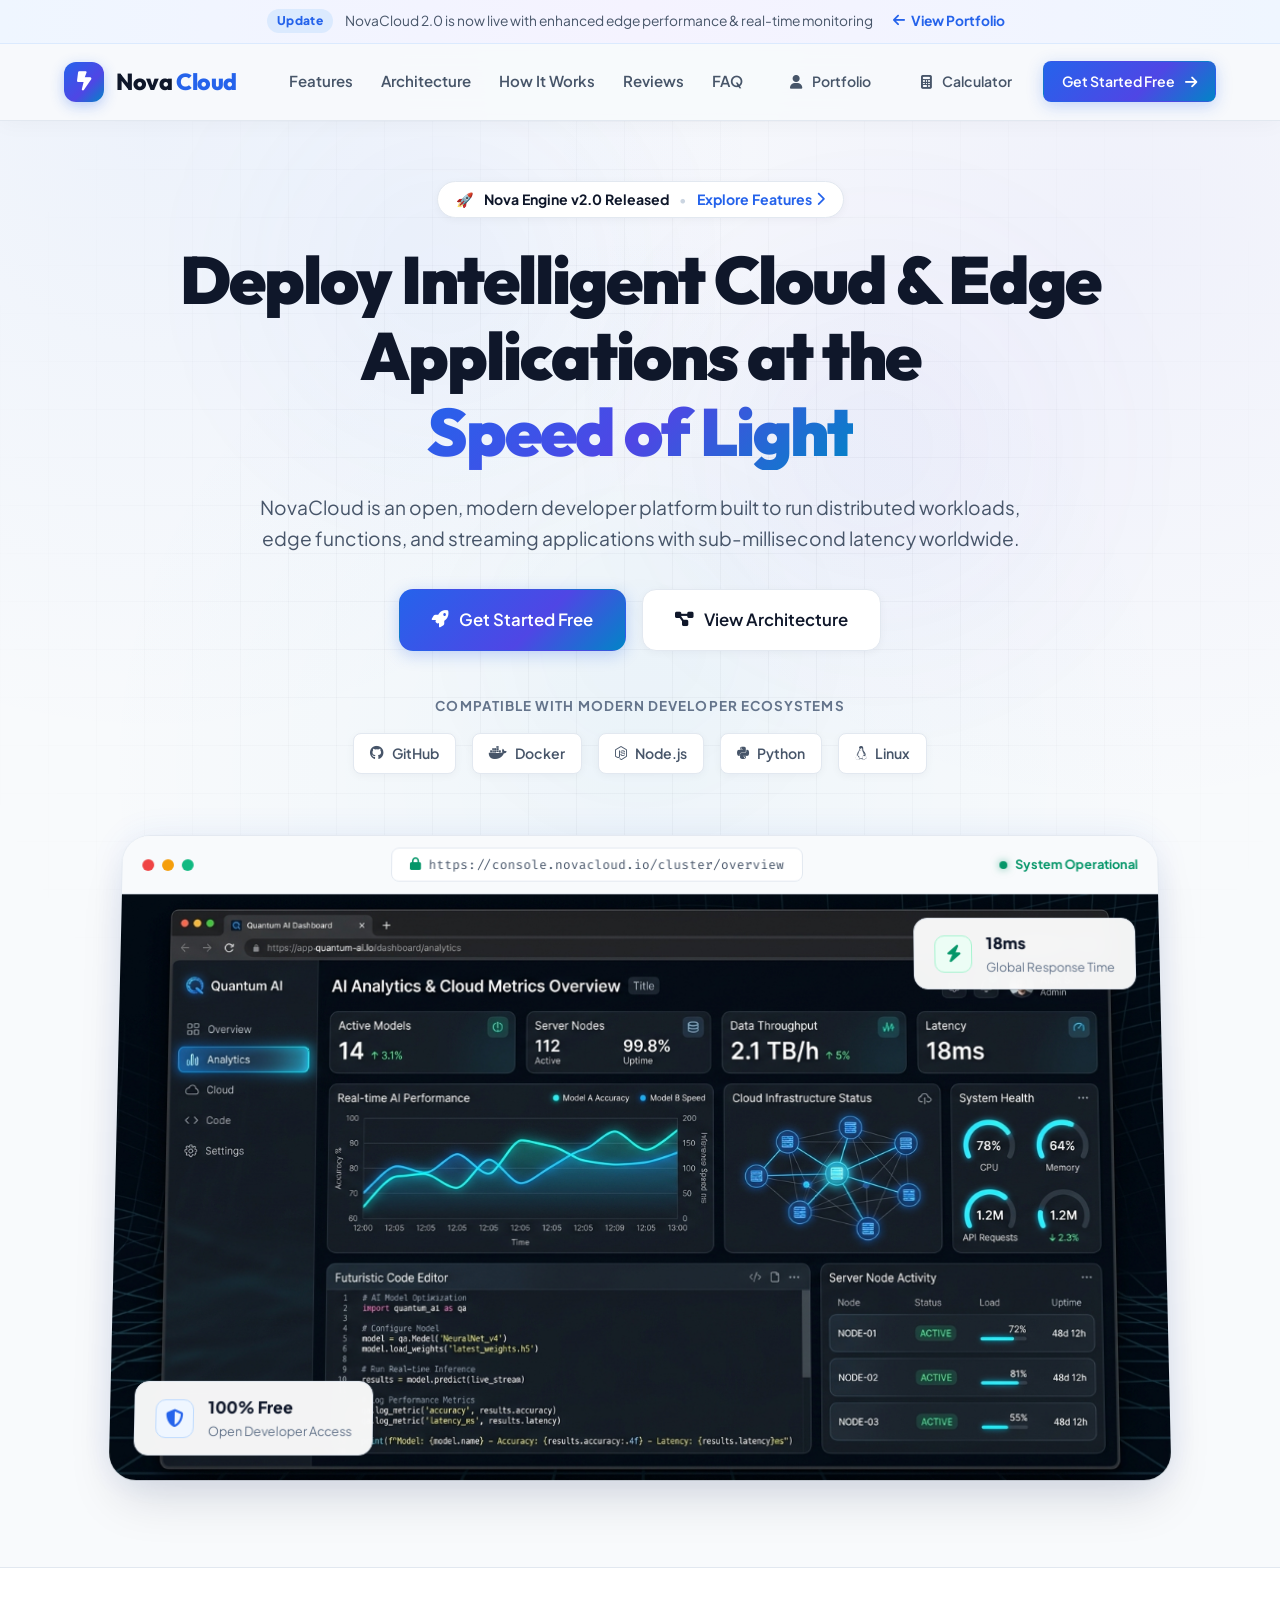
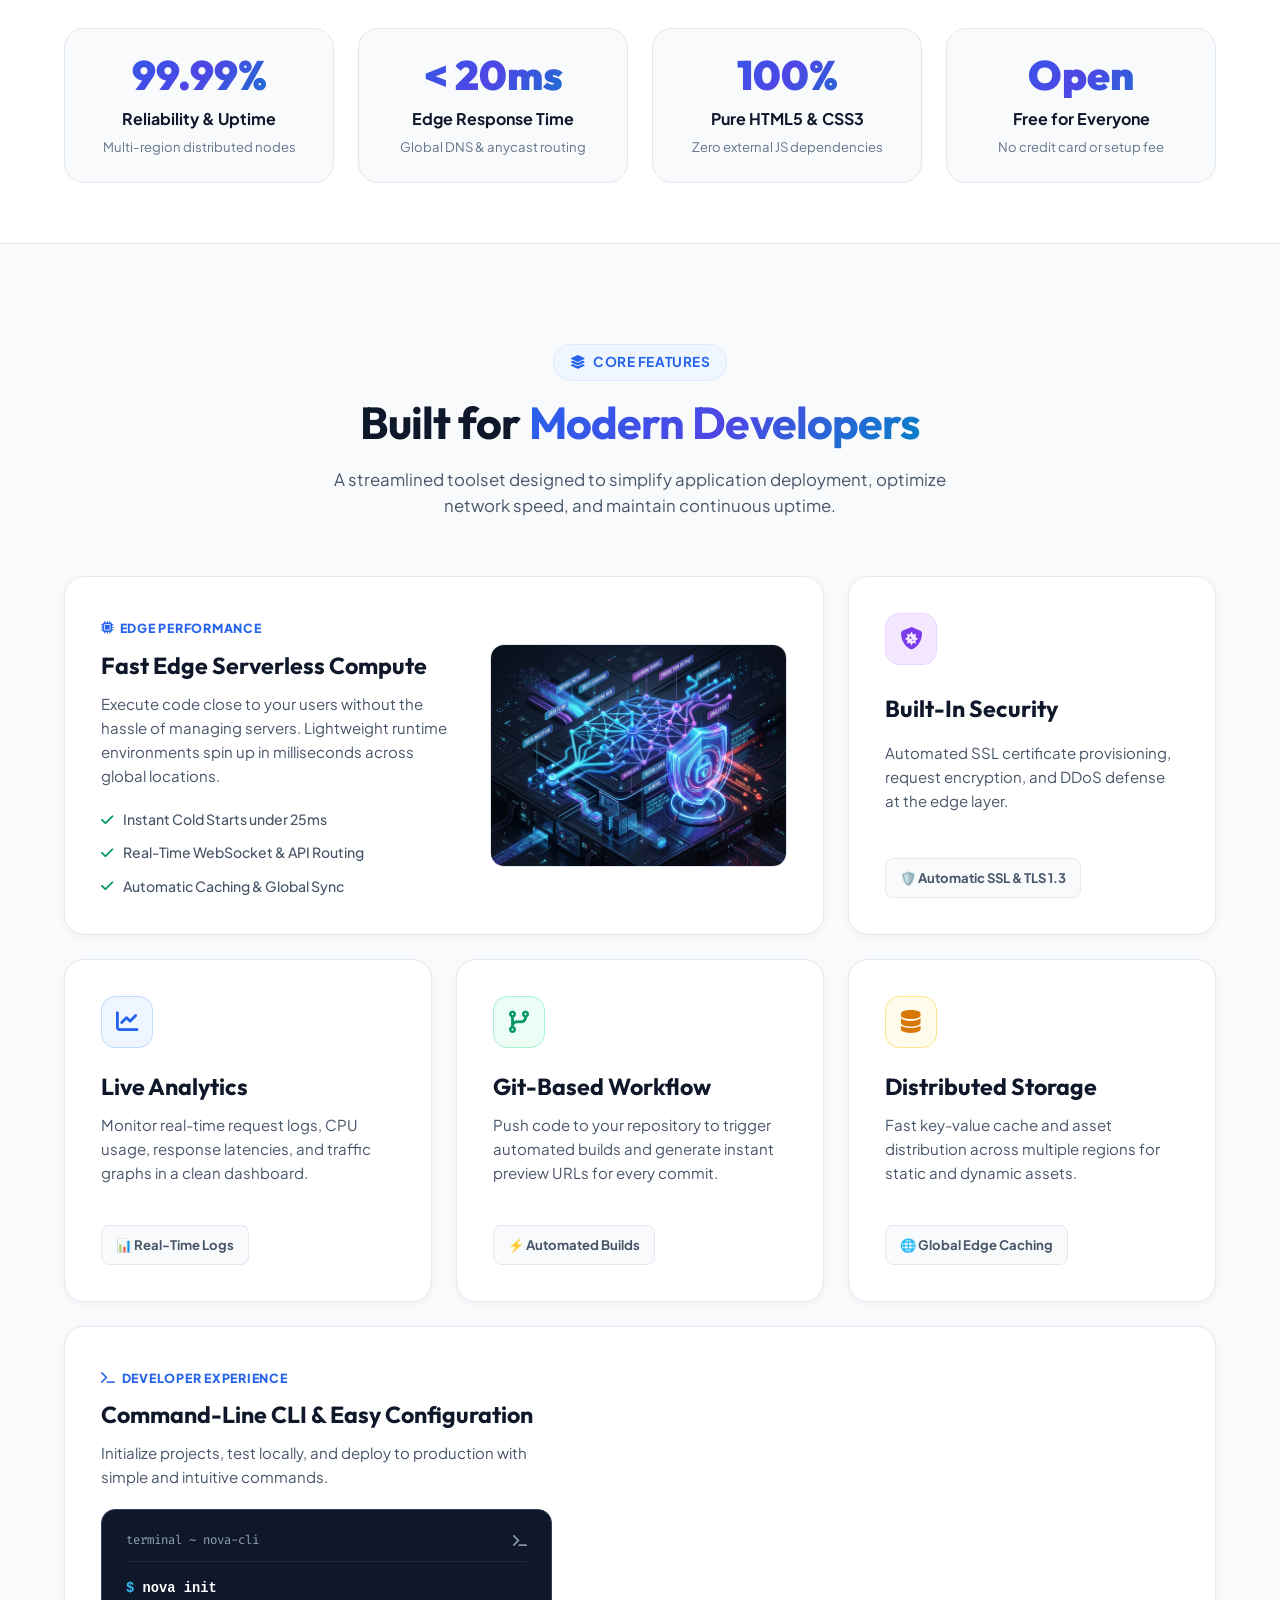
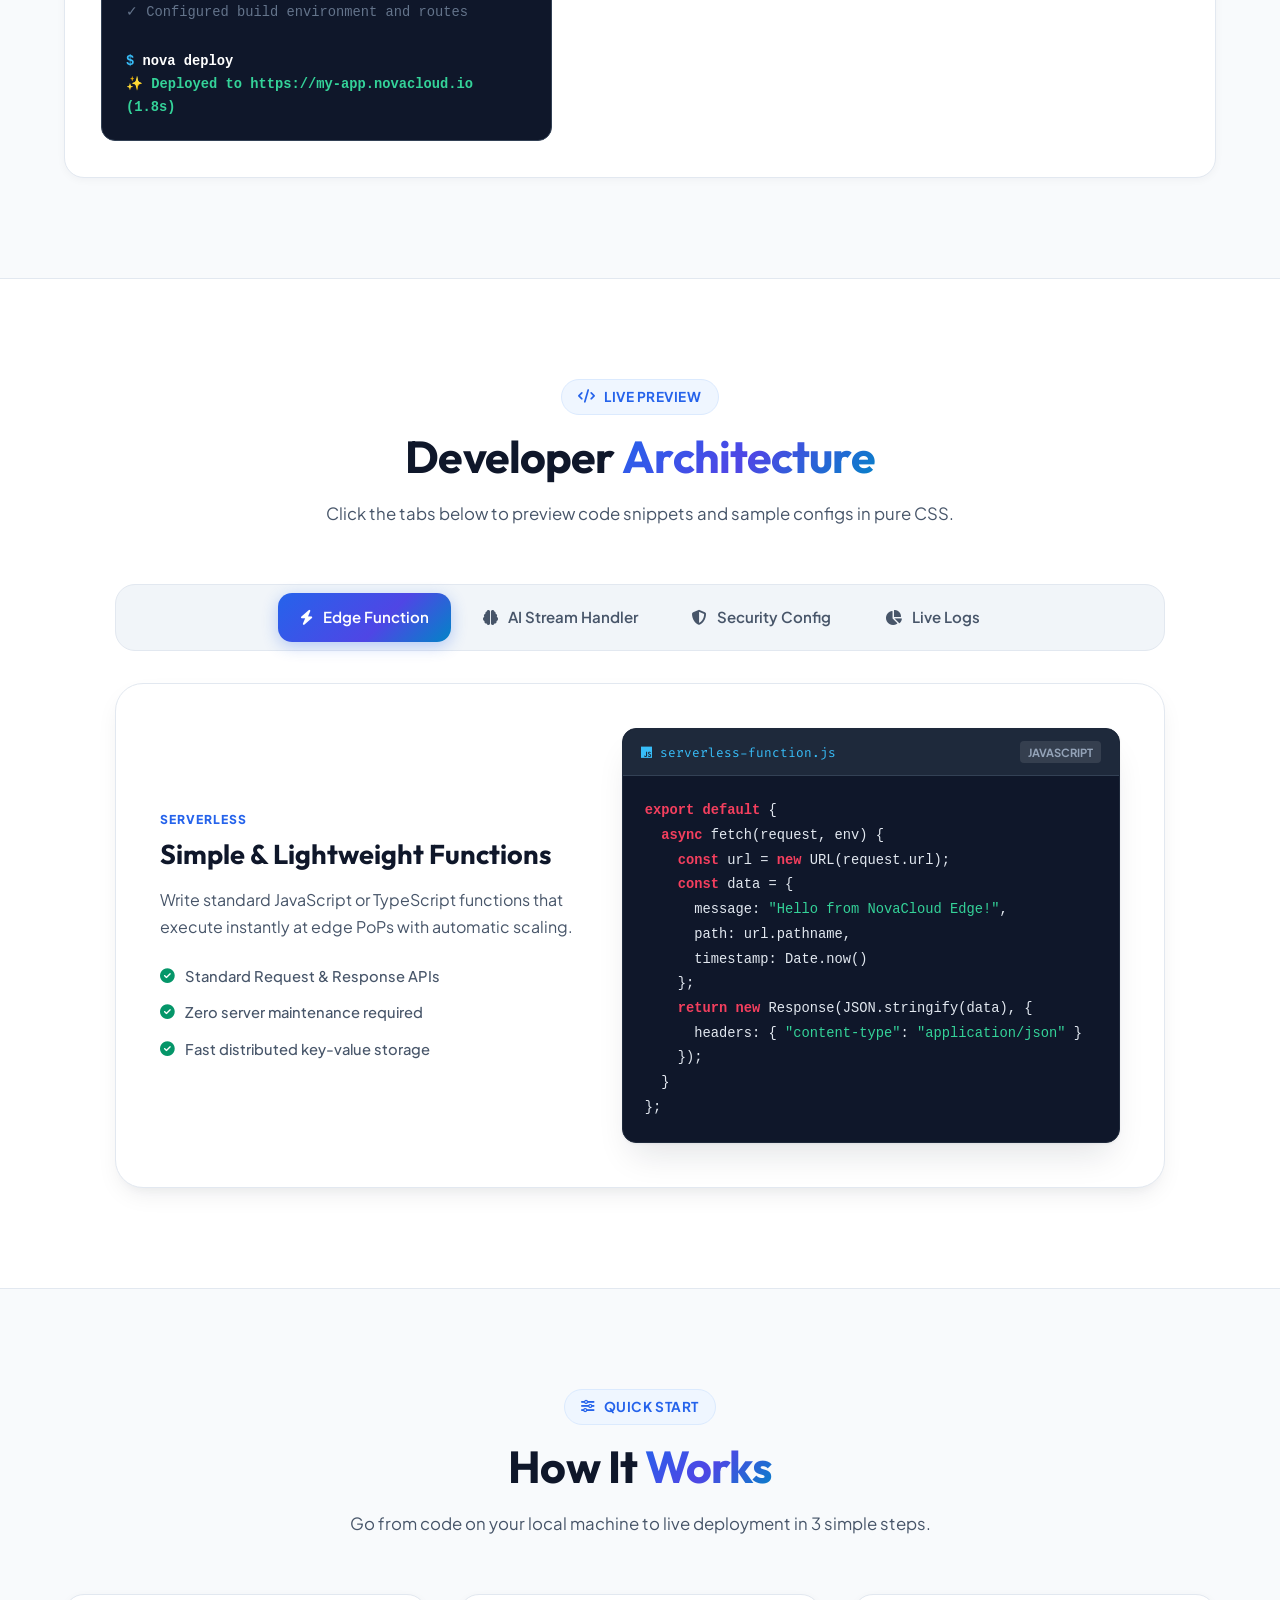
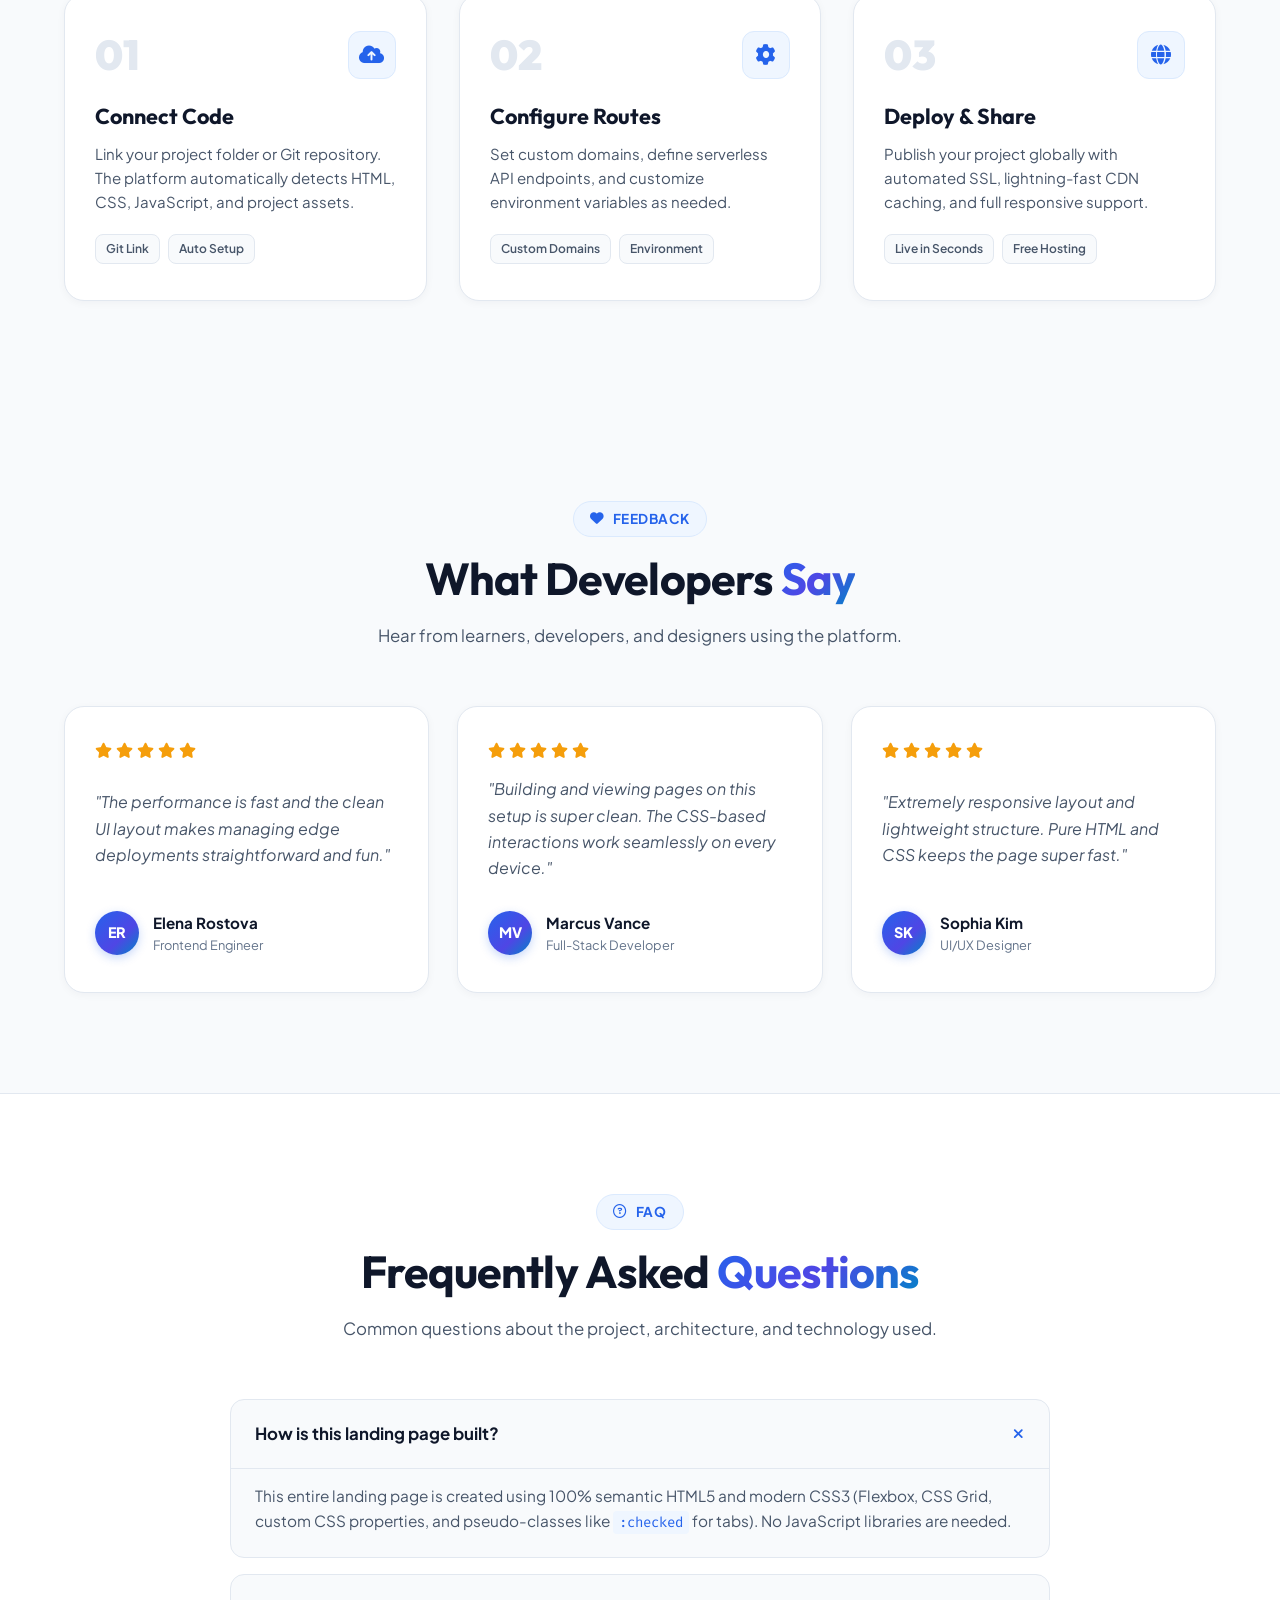
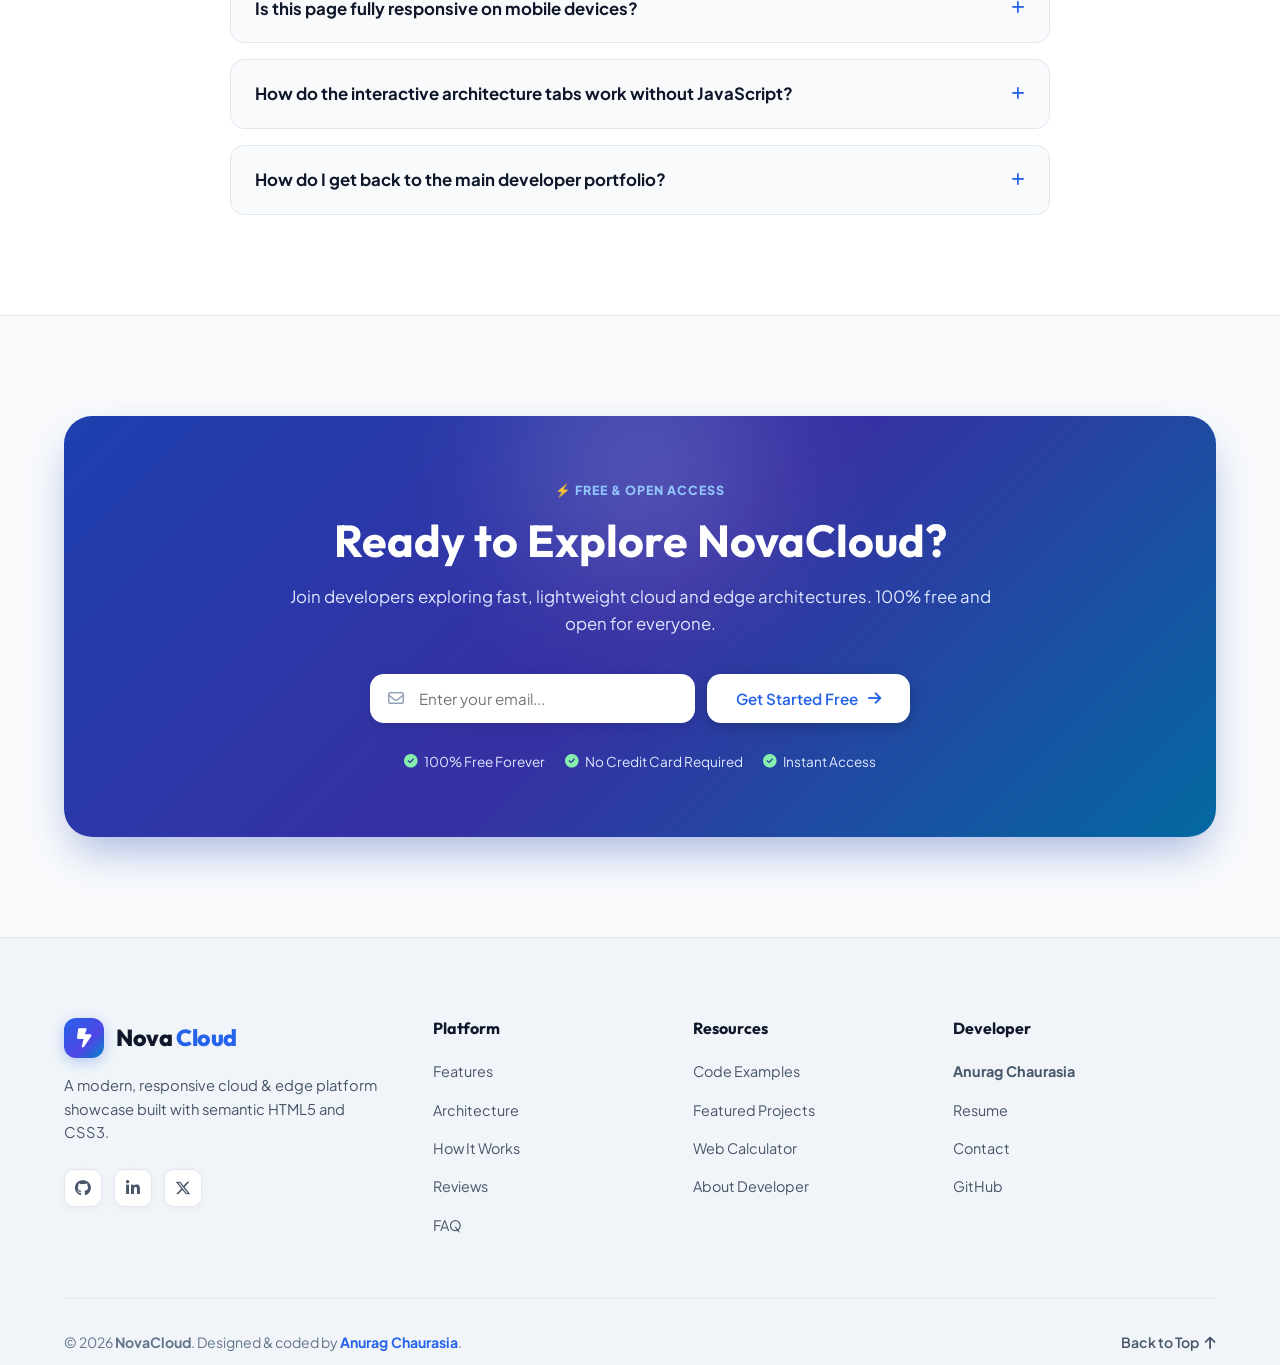
==== commit 9d9d8215: "feat: update portfolio links and add new calculator project - Updated navigation links in index.html" ====
--- a/landing page/landing.html
+++ b/landing page/landing.html
@@ -27,7 +27,7 @@
     <div class="announcement-content">
       <span class="announcement-badge">Update</span>
       <span class="announcement-text">NovaCloud 2.0 is now live with enhanced edge performance & real-time monitoring</span>
-      <a href="index.html" class="announcement-link" id="portfolio-return-link">
+      <a href="../portfolio/index.html" class="announcement-link" id="portfolio-return-link">
         <i class="fa-solid fa-arrow-left"></i> View Portfolio
       </a>
     </div>
@@ -59,8 +59,11 @@
         <a href="#testimonials" class="nav-item">Reviews</a>
         <a href="#faq" class="nav-item">FAQ</a>
         <div class="nav-actions">
-          <a href="index.html" class="btn btn-ghost btn-sm" id="nav-portfolio-btn">
-            <i class="fa-solid fa-user"></i> My Portfolio
+          <a href="../portfolio/index.html" class="btn btn-ghost btn-sm" id="nav-portfolio-btn">
+            <i class="fa-solid fa-user"></i> Portfolio
+          </a>
+          <a href="../calculator/index.html" class="btn btn-ghost btn-sm" id="nav-calculator-btn">
+            <i class="fa-solid fa-calculator"></i> Calculator
           </a>
           <a href="#cta" class="btn btn-primary btn-sm" id="nav-get-started-btn">
             Get Started Free <i class="fa-solid fa-arrow-right"></i>
@@ -135,7 +138,7 @@
             </div>
           </div>
           <div class="mockup-image-container">
-            <img src="assets/images/landing-preview.jpg" alt="NovaCloud Dashboard" class="mockup-img" id="hero-dashboard-img">
+            <img src="../assets/images/landing-preview.jpg" alt="NovaCloud Dashboard" class="mockup-img" id="hero-dashboard-img">
             
             <div class="floating-badge badge-top-right">
               <div class="float-icon green"><i class="fa-solid fa-bolt"></i></div>
@@ -211,7 +214,7 @@
             </ul>
           </div>
           <div class="bento-visual">
-            <img src="assets/images/ai-feature.jpg" alt="Edge Architecture Diagram" class="bento-img">
+            <img src="../assets/images/ai-feature.jpg" alt="Edge Architecture Diagram" class="bento-img">
           </div>
         </article>
 
@@ -727,18 +730,18 @@
           <h4 class="footer-heading">Resources</h4>
           <ul class="footer-links">
             <li><a href="#architecture">Code Examples</a></li>
-            <li><a href="index.html#projects">Featured Projects</a></li>
-            <li><a href="index.html#skills">Technical Skills</a></li>
-            <li><a href="index.html#about">About Me</a></li>
+            <li><a href="../portfolio/index.html#projects">Featured Projects</a></li>
+            <li><a href="../calculator/index.html">Web Calculator</a></li>
+            <li><a href="../portfolio/index.html#about">About Developer</a></li>
           </ul>
         </div>
 
         <div class="footer-col">
           <h4 class="footer-heading">Developer</h4>
           <ul class="footer-links">
-            <li><a href="index.html"><strong>Anurag Chaurasia</strong></a></li>
-            <li><a href="index.html#resume">Resume</a></li>
-            <li><a href="index.html#contact">Contact</a></li>
+            <li><a href="../portfolio/index.html"><strong>Anurag Chaurasia</strong></a></li>
+            <li><a href="../portfolio/index.html#resume">Resume</a></li>
+            <li><a href="../portfolio/index.html#contact">Contact</a></li>
             <li><a href="https://github.com/anuragchaurasia143" target="_blank" rel="noopener noreferrer">GitHub</a></li>
           </ul>
         </div>
@@ -746,7 +749,7 @@
 
       <div class="footer-bottom">
         <div class="footer-legal">
-          <p>&copy; 2026 <strong>NovaCloud</strong>. Designed & coded by <a href="index.html" class="author-highlight">Anurag Chaurasia</a>.</p>
+          <p>&copy; 2026 <strong>NovaCloud</strong>. Designed & coded by <a href="../portfolio/index.html" class="author-highlight">Anurag Chaurasia</a>.</p>
         </div>
         <a href="#top" class="back-to-top" id="landing-back-to-top" aria-label="Scroll back to top">
           Back to Top <i class="fa-solid fa-arrow-up"></i>
